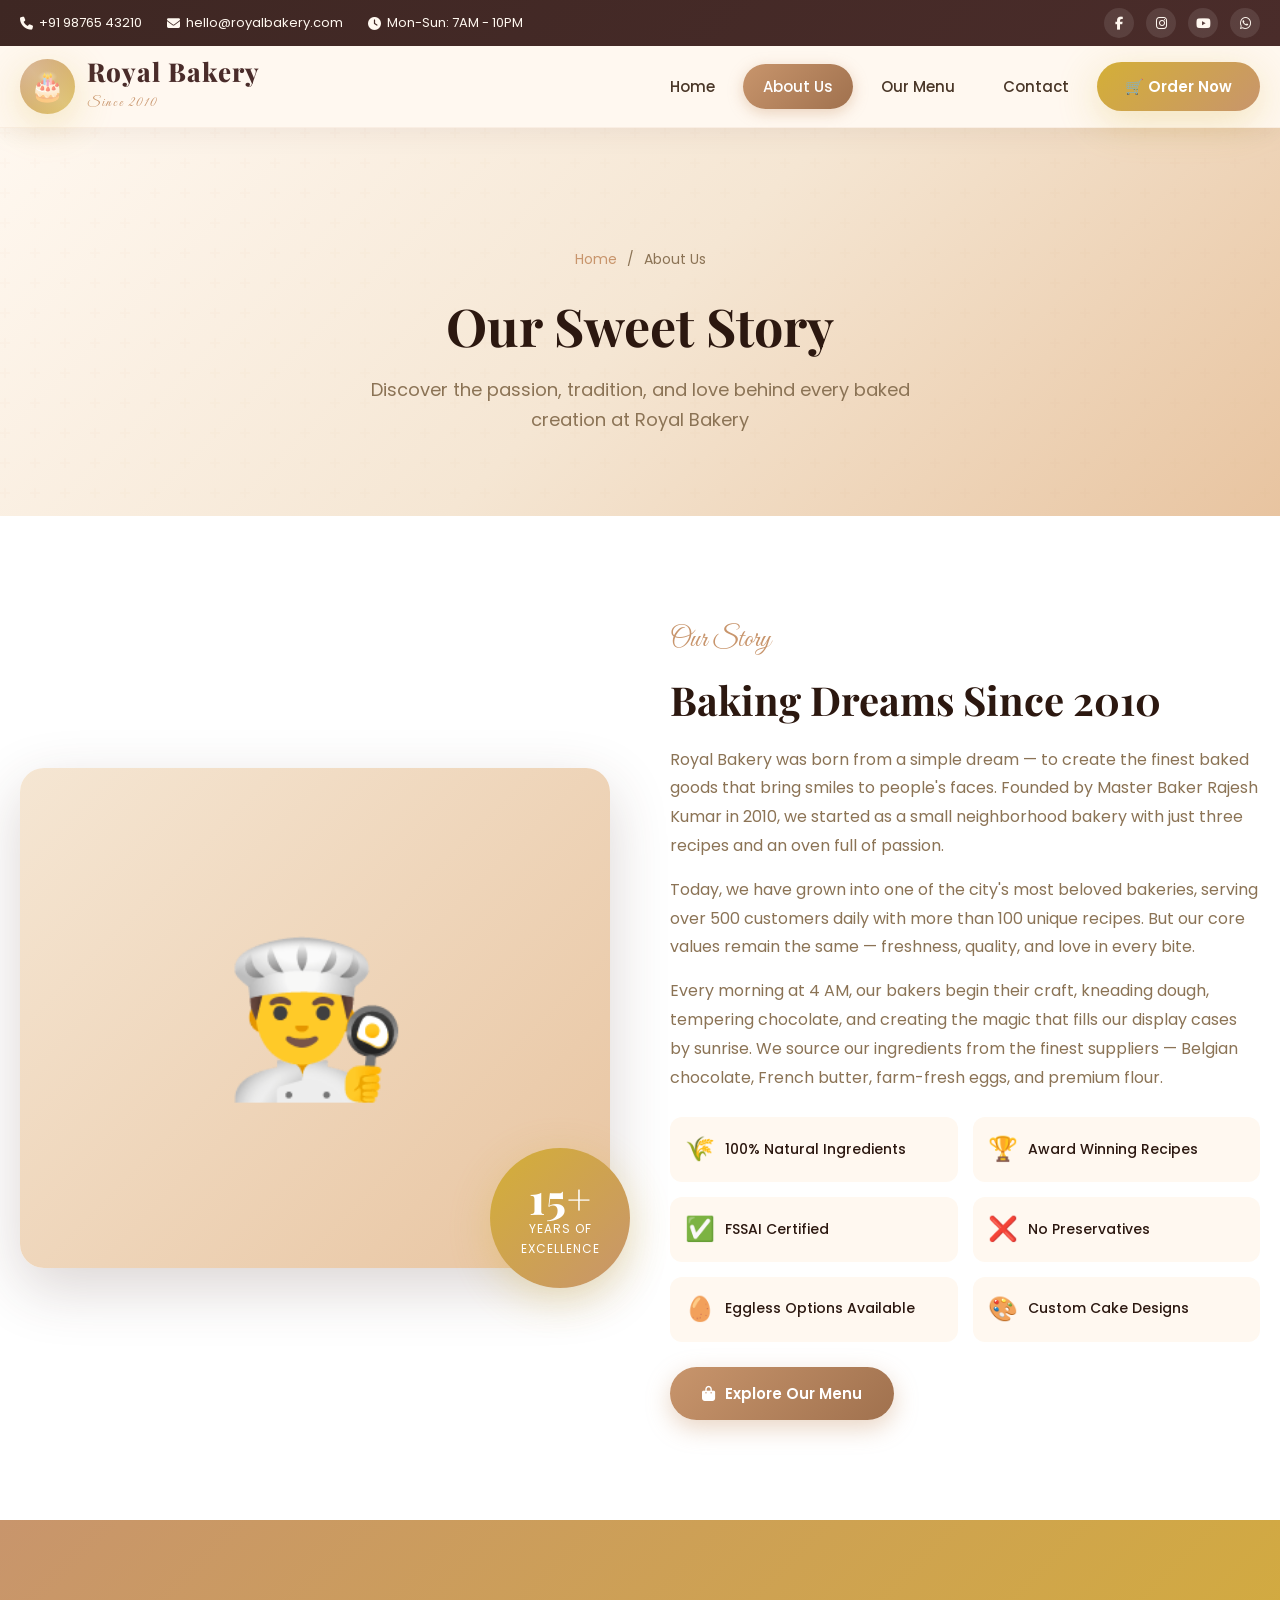
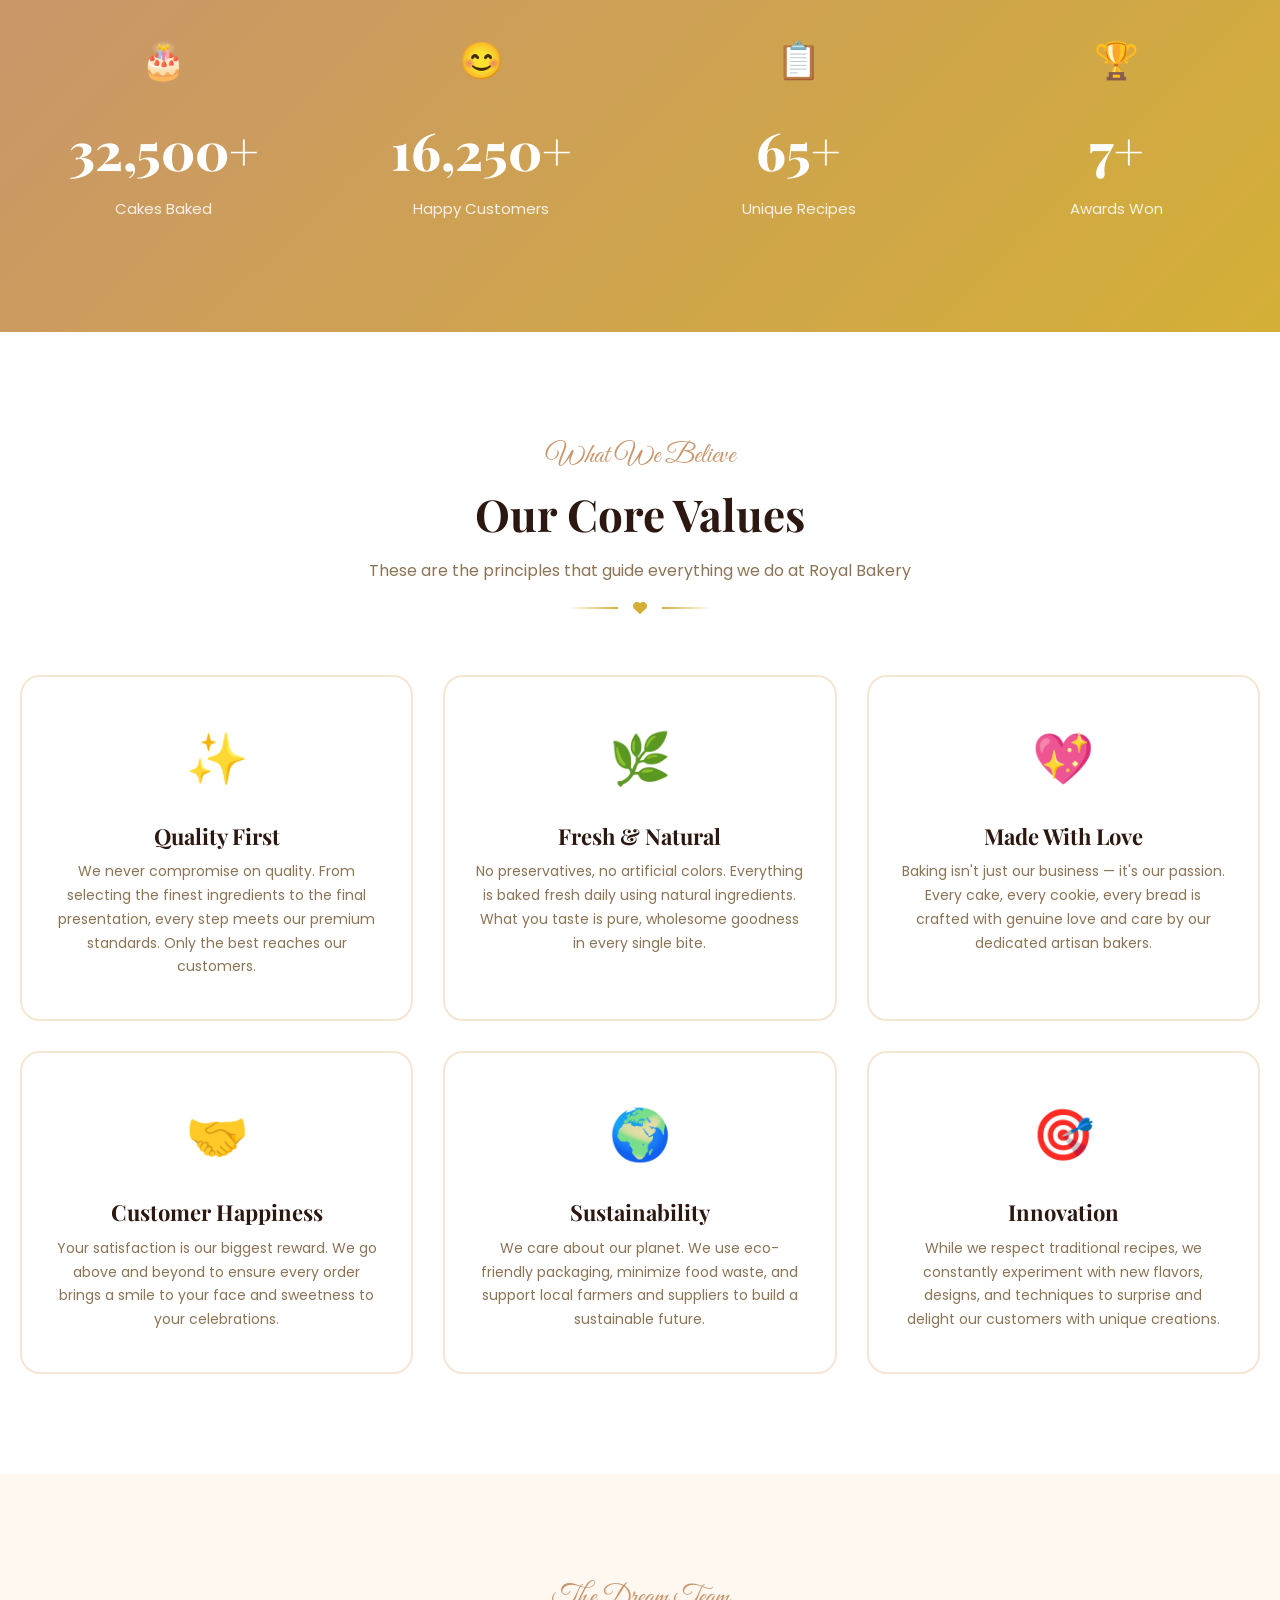
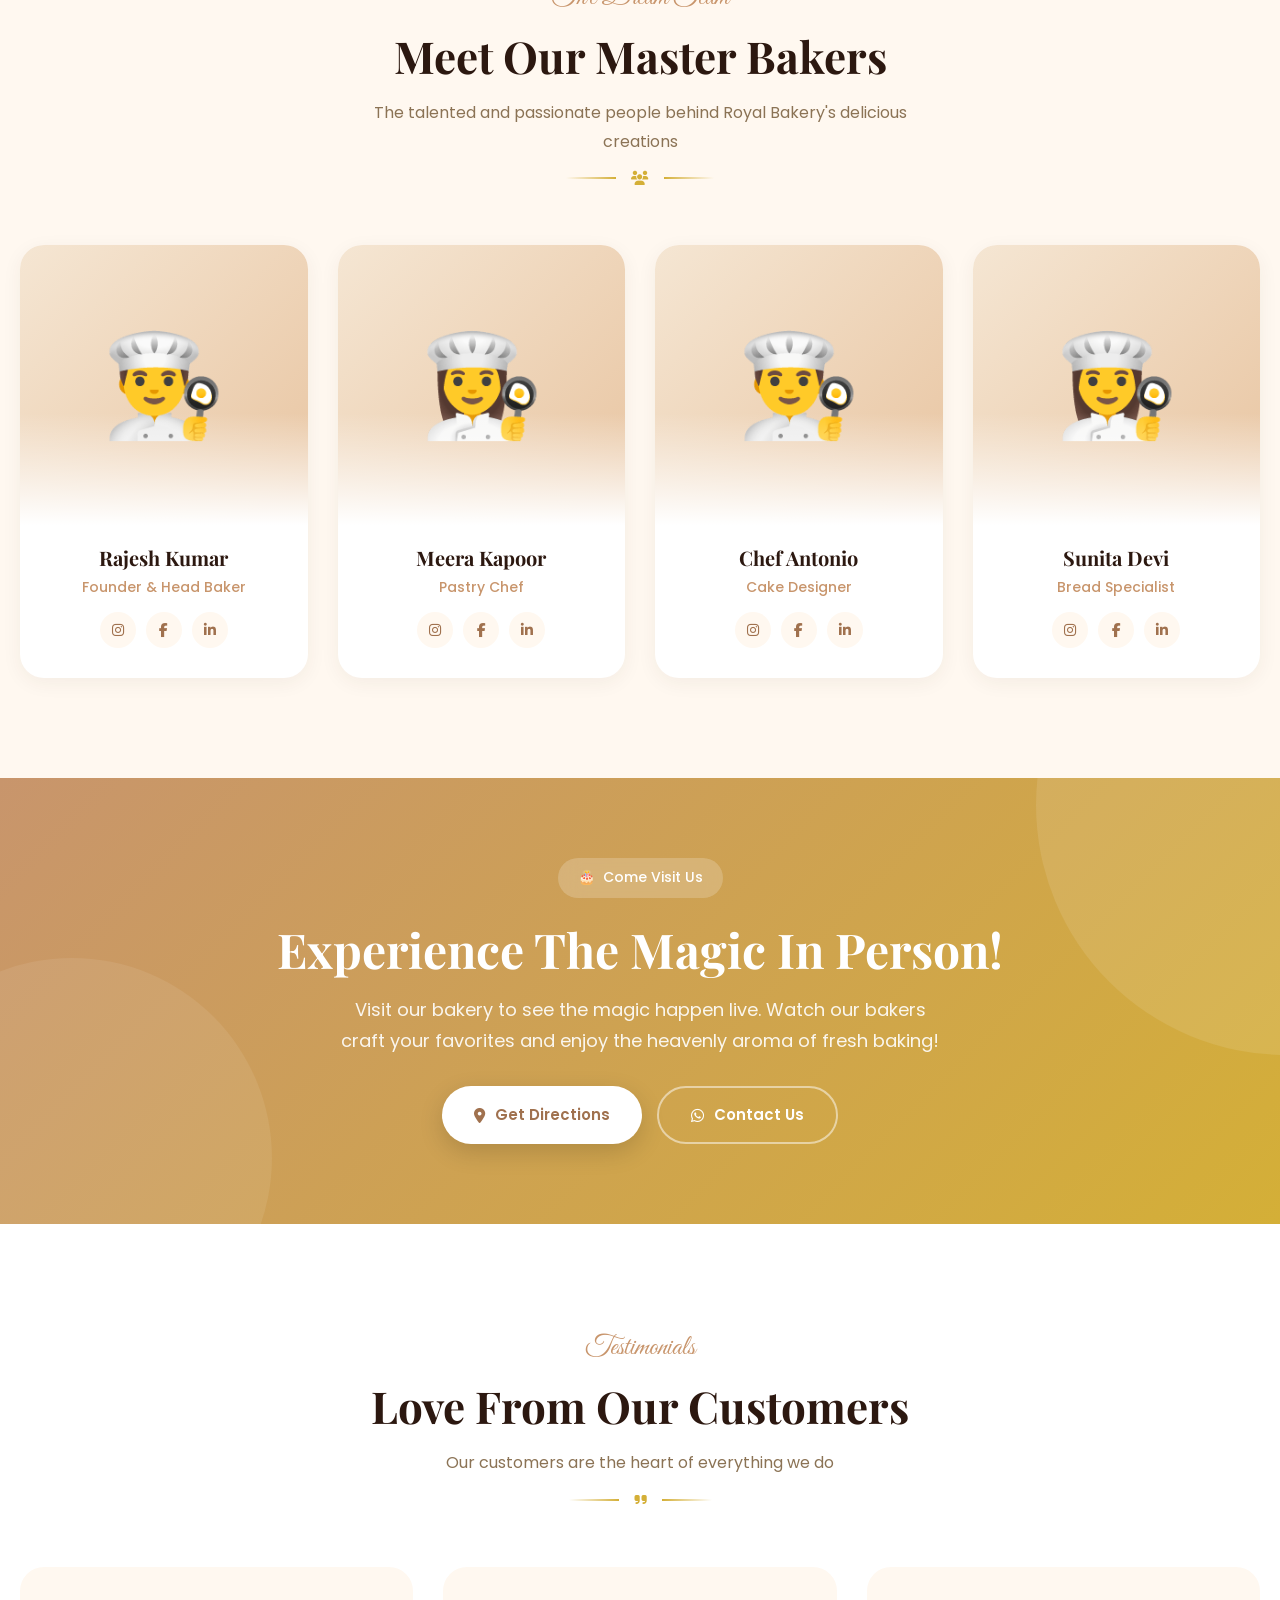
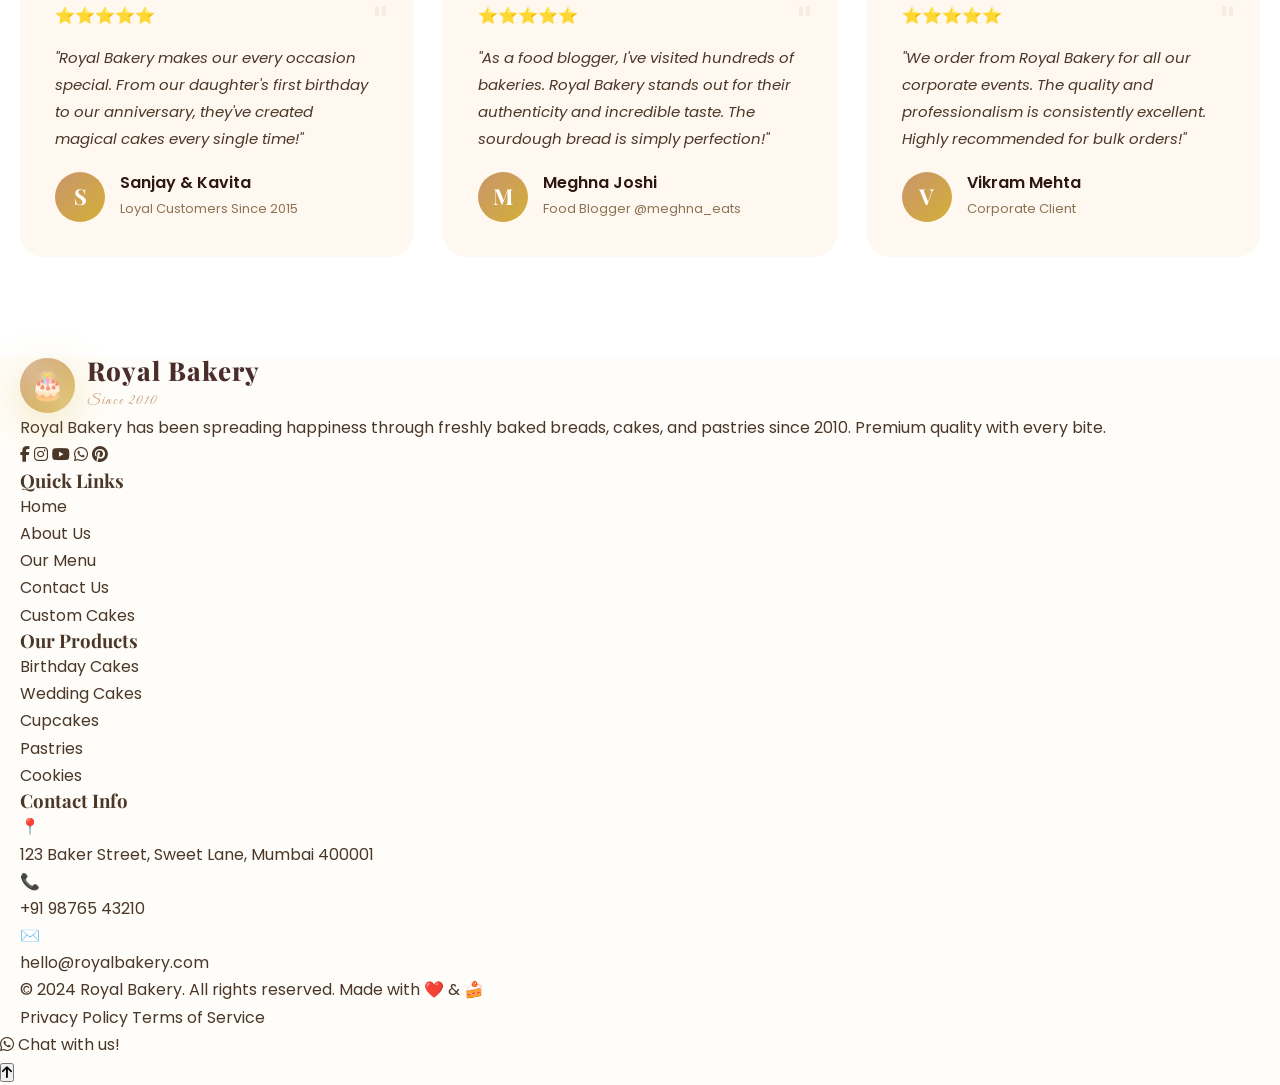
==== about.html @ fea2c523 "Initial HTML project" ====
<!DOCTYPE html>
<html lang="en">
<head>
    <meta charset="UTF-8">
    <meta name="viewport" content="width=device-width, initial-scale=1.0">
    <title>About Us - Royal Bakery</title>
    <link rel="stylesheet" href="style.css">
    <link rel="stylesheet" href="https://cdnjs.cloudflare.com/ajax/libs/font-awesome/6.5.0/css/all.min.css">
</head>
<body>

    <!-- Preloader -->
    <div class="preloader" id="preloader">
        <div class="preloader-icon"></div>
        <p>Baking Happiness...</p>
    </div>

    <!-- Top Bar -->
    <div class="top-bar">
        <div class="container">
            <div class="top-bar-left">
                <a href="tel:+919876543210"><i class="fas fa-phone"></i> +91 98765 43210</a>
                <a href="mailto:hello@royalbakery.com"><i class="fas fa-envelope"></i> hello@royalbakery.com</a>
                <a><i class="fas fa-clock"></i> Mon-Sun: 7AM - 10PM</a>
            </div>
            <div class="top-bar-right">
                <a href="#"><i class="fab fa-facebook-f"></i></a>
                <a href="#"><i class="fab fa-instagram"></i></a>
                <a href="#"><i class="fab fa-youtube"></i></a>
                <a href="#"><i class="fab fa-whatsapp"></i></a>
            </div>
        </div>
    </div>

    <!-- Navbar -->
    <nav class="navbar" id="navbar">
        <div class="container">
            <a href="index.html" class="logo">
                <div class="logo-icon">🎂</div>
                <div class="logo-text">
                    <h1>Royal Bakery</h1>
                    <span>Since 2010</span>
                </div>
            </a>
            <div class="nav-links" id="navLinks">
                <a href="index.html">Home</a>
                <a href="about.html" class="active">About Us</a>
                <a href="menu.html">Our Menu</a>
                <a href="contact.html">Contact</a>
                <a href="menu.html" class="nav-order-btn">🛒 Order Now</a>
            </div>
            <div class="menu-toggle" id="menuToggle">
                <span></span>
                <span></span>
                <span></span>
            </div>
        </div>
    </nav>

    <!-- Page Hero -->
    <section class="page-hero">
        <div class="container">
            <div class="breadcrumb">
                <a href="index.html">Home</a>
                <span>/</span>
                <span>About Us</span>
            </div>
            <h1>Our Sweet Story</h1>
            <p>Discover the passion, tradition, and love behind every baked creation at Royal Bakery</p>
        </div>
    </section>

    <!-- About Story Section -->
    <section class="about-story section-padding">
        <div class="container">
            <div class="about-image-container reveal-left">
                <div class="about-main-image">👨‍🍳</div>
                <div class="about-experience-badge">
                    <span class="years">15+</span>
                    <span>Years of</span>
                    <span>Excellence</span>
                </div>
            </div>
            <div class="about-text reveal-right">
                <span class="sub-title">Our Story</span>
                <h2>Baking Dreams Since 2010</h2>
                <p>Royal Bakery was born from a simple dream — to create the finest baked goods that bring smiles to people's faces. Founded by Master Baker Rajesh Kumar in 2010, we started as a small neighborhood bakery with just three recipes and an oven full of passion.</p>
                <p>Today, we have grown into one of the city's most beloved bakeries, serving over 500 customers daily with more than 100 unique recipes. But our core values remain the same — freshness, quality, and love in every bite.</p>
                <p>Every morning at 4 AM, our bakers begin their craft, kneading dough, tempering chocolate, and creating the magic that fills our display cases by sunrise. We source our ingredients from the finest suppliers — Belgian chocolate, French butter, farm-fresh eggs, and premium flour.</p>
                <div class="about-features">
                    <div class="about-feature">
                        <span>🌾</span>
                        <span>100% Natural Ingredients</span>
                    </div>
                    <div class="about-feature">
                        <span>🏆</span>
                        <span>Award Winning Recipes</span>
                    </div>
                    <div class="about-feature">
                        <span>✅</span>
                        <span>FSSAI Certified</span>
                    </div>
                    <div class="about-feature">
                        <span>❌</span>
                        <span>No Preservatives</span>
                    </div>
                    <div class="about-feature">
                        <span>🥚</span>
                        <span>Eggless Options Available</span>
                    </div>
                    <div class="about-feature">
                        <span>🎨</span>
                        <span>Custom Cake Designs</span>
                    </div>
                </div>
                <a href="menu.html" class="btn btn-primary">
                    <i class="fas fa-shopping-bag"></i> Explore Our Menu
                </a>
            </div>
        </div>
    </section>

    <!-- Milestones Section -->
    <section class="milestones-section">
        <div class="container">
            <div class="milestones-grid">
                <div class="milestone reveal">
                    <span class="milestone-icon">🎂</span>
                    <span class="milestone-number" data-count="50000">0</span>
                    <span class="milestone-label">Cakes Baked</span>
                </div>
                <div class="milestone reveal">
                    <span class="milestone-icon">😊</span>
                    <span class="milestone-number" data-count="25000">0</span>
                    <span class="milestone-label">Happy Customers</span>
                </div>
                <div class="milestone reveal">
                    <span class="milestone-icon">📋</span>
                    <span class="milestone-number" data-count="100">0</span>
                    <span class="milestone-label">Unique Recipes</span>
                </div>
                <div class="milestone reveal">
                    <span class="milestone-icon">🏆</span>
                    <span class="milestone-number" data-count="12">0</span>
                    <span class="milestone-label">Awards Won</span>
                </div>
            </div>
        </div>
    </section>

    <!-- Our Values -->
    <section class="values-section section-padding">
        <div class="container">
            <div class="section-header reveal">
                <span class="sub-title">What We Believe</span>
                <h2>Our Core Values</h2>
                <p>These are the principles that guide everything we do at Royal Bakery</p>
                <div class="section-divider">
                    <span></span>
                    <i class="fas fa-heart"></i>
                    <span></span>
                </div>
            </div>
            <div class="values-grid">
                <div class="value-card reveal">
                    <span class="value-icon">✨</span>
                    <h3>Quality First</h3>
                    <p>We never compromise on quality. From selecting the finest ingredients to the final presentation, every step meets our premium standards. Only the best reaches our customers.</p>
                </div>
                <div class="value-card reveal">
                    <span class="value-icon">🌿</span>
                    <h3>Fresh & Natural</h3>
                    <p>No preservatives, no artificial colors. Everything is baked fresh daily using natural ingredients. What you taste is pure, wholesome goodness in every single bite.</p>
                </div>
                <div class="value-card reveal">
                    <span class="value-icon">💖</span>
                    <h3>Made With Love</h3>
                    <p>Baking isn't just our business — it's our passion. Every cake, every cookie, every bread is crafted with genuine love and care by our dedicated artisan bakers.</p>
                </div>
                <div class="value-card reveal">
                    <span class="value-icon">🤝</span>
                    <h3>Customer Happiness</h3>
                    <p>Your satisfaction is our biggest reward. We go above and beyond to ensure every order brings a smile to your face and sweetness to your celebrations.</p>
                </div>
                <div class="value-card reveal">
                    <span class="value-icon">🌍</span>
                    <h3>Sustainability</h3>
                    <p>We care about our planet. We use eco-friendly packaging, minimize food waste, and support local farmers and suppliers to build a sustainable future.</p>
                </div>
                <div class="value-card reveal">
                    <span class="value-icon">🎯</span>
                    <h3>Innovation</h3>
                    <p>While we respect traditional recipes, we constantly experiment with new flavors, designs, and techniques to surprise and delight our customers with unique creations.</p>
                </div>
            </div>
        </div>
    </section>

    <!-- Our Team -->
    <section class="team-section section-padding">
        <div class="container">
            <div class="section-header reveal">
                <span class="sub-title">The Dream Team</span>
                <h2>Meet Our Master Bakers</h2>
                <p>The talented and passionate people behind Royal Bakery's delicious creations</p>
                <div class="section-divider">
                    <span></span>
                    <i class="fas fa-users"></i>
                    <span></span>
                </div>
            </div>
            <div class="team-grid">
                <div class="team-card reveal">
                    <div class="team-image">👨‍🍳</div>
                    <div class="team-info">
                        <h3>Rajesh Kumar</h3>
                        <span class="role">Founder & Head Baker</span>
                        <div class="team-social">
                            <a href="#"><i class="fab fa-instagram"></i></a>
                            <a href="#"><i class="fab fa-facebook-f"></i></a>
                            <a href="#"><i class="fab fa-linkedin-in"></i></a>
                        </div>
                    </div>
                </div>
                <div class="team-card reveal">
                    <div class="team-image">👩‍🍳</div>
                    <div class="team-info">
                        <h3>Meera Kapoor</h3>
                        <span class="role">Pastry Chef</span>
                        <div class="team-social">
                            <a href="#"><i class="fab fa-instagram"></i></a>
                            <a href="#"><i class="fab fa-facebook-f"></i></a>
                            <a href="#"><i class="fab fa-linkedin-in"></i></a>
                        </div>
                    </div>
                </div>
                <div class="team-card reveal">
                    <div class="team-image">👨‍🍳</div>
                    <div class="team-info">
                        <h3>Chef Antonio</h3>
                        <span class="role">Cake Designer</span>
                        <div class="team-social">
                            <a href="#"><i class="fab fa-instagram"></i></a>
                            <a href="#"><i class="fab fa-facebook-f"></i></a>
                            <a href="#"><i class="fab fa-linkedin-in"></i></a>
                        </div>
                    </div>
                </div>
                <div class="team-card reveal">
                    <div class="team-image">👩‍🍳</div>
                    <div class="team-info">
                        <h3>Sunita Devi</h3>
                        <span class="role">Bread Specialist</span>
                        <div class="team-social">
                            <a href="#"><i class="fab fa-instagram"></i></a>
                            <a href="#"><i class="fab fa-facebook-f"></i></a>
                            <a href="#"><i class="fab fa-linkedin-in"></i></a>
                        </div>
                    </div>
                </div>
            </div>
        </div>
    </section>

    <!-- CTA Section -->
    <section class="cta-section">
        <div class="container">
            <div class="cta-content reveal">
                <div class="cta-badge">
                    <span>🎂</span> Come Visit Us
                </div>
                <h2>Experience The Magic In Person!</h2>
                <p>Visit our bakery to see the magic happen live. Watch our bakers craft your favorites and enjoy the heavenly aroma of fresh baking!</p>
                <div class="cta-buttons">
                    <a href="contact.html" class="btn btn-white">
                        <i class="fas fa-map-marker-alt"></i> Get Directions
                    </a>
                    <a href="https://wa.me/919876543210?text=Hi! I would like to visit your bakery. What are the timings?" target="_blank" class="btn btn-outline-white">
                        <i class="fab fa-whatsapp"></i> Contact Us
                    </a>
                </div>
            </div>
        </div>
    </section>

    <!-- Testimonials Section -->
    <section class="testimonials-section section-padding">
        <div class="container">
            <div class="section-header reveal">
                <span class="sub-title">Testimonials</span>
                <h2>Love From Our Customers</h2>
                <p>Our customers are the heart of everything we do</p>
                <div class="section-divider">
                    <span></span>
                    <i class="fas fa-quote-right"></i>
                    <span></span>
                </div>
            </div>
            <div class="testimonials-grid">
                <div class="testimonial-card reveal">
                    <span class="quote-icon">"</span>
                    <div class="tc-stars">⭐⭐⭐⭐⭐</div>
                    <p>"Royal Bakery makes our every occasion special. From our daughter's first birthday to our anniversary, they've created magical cakes every single time!"</p>
                    <div class="tc-author">
                        <div class="author-avatar">S</div>
                        <div class="author-info">
                            <h4>Sanjay & Kavita</h4>
                            <span>Loyal Customers Since 2015</span>
                        </div>
                    </div>
                </div>
                <div class="testimonial-card reveal">
                    <span class="quote-icon">"</span>
                    <div class="tc-stars">⭐⭐⭐⭐⭐</div>
                    <p>"As a food blogger, I've visited hundreds of bakeries. Royal Bakery stands out for their authenticity and incredible taste. The sourdough bread is simply perfection!"</p>
                    <div class="tc-author">
                        <div class="author-avatar">M</div>
                        <div class="author-info">
                            <h4>Meghna Joshi</h4>
                            <span>Food Blogger @meghna_eats</span>
                        </div>
                    </div>
                </div>
                <div class="testimonial-card reveal">
                    <span class="quote-icon">"</span>
                    <div class="tc-stars">⭐⭐⭐⭐⭐</div>
                    <p>"We order from Royal Bakery for all our corporate events. The quality and professionalism is consistently excellent. Highly recommended for bulk orders!"</p>
                    <div class="tc-author">
                        <div class="author-avatar">V</div>
                        <div class="author-info">
                            <h4>Vikram Mehta</h4>
                            <span>Corporate Client</span>
                        </div>
                    </div>
                </div>
            </div>
        </div>
    </section>

    <!-- Footer -->
    <footer class="footer">
        <div class="container">
            <div class="footer-grid">
                <div class="footer-about">
                    <a href="index.html" class="logo">
                        <div class="logo-icon">🎂</div>
                        <div class="logo-text">
                            <h1>Royal Bakery</h1>
                            <span>Since 2010</span>
                        </div>
                    </a>
                    <p>Royal Bakery has been spreading happiness through freshly baked breads, cakes, and pastries since 2010. Premium quality with every bite.</p>
                    <div class="footer-social">
                        <a href="#"><i class="fab fa-facebook-f"></i></a>
                        <a href="#"><i class="fab fa-instagram"></i></a>
                        <a href="#"><i class="fab fa-youtube"></i></a>
                        <a href="#"><i class="fab fa-whatsapp"></i></a>
                        <a href="#"><i class="fab fa-pinterest"></i></a>
                    </div>
                </div>
                <div class="footer-col">
                    <h3>Quick Links</h3>
                    <ul>
                        <li><a href="index.html">Home</a></li>
                        <li><a href="about.html">About Us</a></li>
                        <li><a href="menu.html">Our Menu</a></li>
                        <li><a href="contact.html">Contact Us</a></li>
                        <li><a href="menu.html">Custom Cakes</a></li>
                    </ul>
                </div>
                <div class="footer-col">
                    <h3>Our Products</h3>
                    <ul>
                        <li><a href="menu.html">Birthday Cakes</a></li>
                        <li><a href="menu.html">Wedding Cakes</a></li>
                        <li><a href="menu.html">Cupcakes</a></li>
                        <li><a href="menu.html">Pastries</a></li>
                        <li><a href="menu.html">Cookies</a></li>
                    </ul>
                </div>
                <div class="footer-col">
                    <h3>Contact Info</h3>
                    <div class="footer-contact-item">
                        <div class="fci-icon">📍</div>
                        <p>123 Baker Street, Sweet Lane, Mumbai 400001</p>
                    </div>
                    <div class="footer-contact-item">
                        <div class="fci-icon">📞</div>
                        <p><a href="tel:+919876543210">+91 98765 43210</a></p>
                    </div>
                    <div class="footer-contact-item">
                        <div class="fci-icon">✉️</div>
                        <p><a href="mailto:hello@royalbakery.com">hello@royalbakery.com</a></p>
                    </div>
                </div>
            </div>
            <div class="footer-bottom">
                <p>© 2024 Royal Bakery. All rights reserved. Made with ❤️ & 🍰</p>
                <div class="footer-bottom-links">
                    <a href="#">Privacy Policy</a>
                    <a href="#">Terms of Service</a>
                </div>
            </div>
        </div>
    </footer>

    <!-- WhatsApp Float -->
    <div class="whatsapp-float">
        <a href="https://wa.me/919876543210?text=Hi Royal Bakery! I want to know more about you 🍰" target="_blank">
            <i class="fab fa-whatsapp"></i>
            <span class="wa-tooltip">Chat with us!</span>
        </a>
    </div>

    <button class="back-to-top" id="backToTop"><i class="fas fa-arrow-up"></i></button>

    <script src="script.js"></script>
</body>
</html>
---- style.css ----
/* ============================================
   ROYAL BAKERY - COMPLETE STYLESHEET
   ============================================ */

/* Google Fonts Import */
@import url('https://fonts.googleapis.com/css2?family=Playfair+Display:wght@400;500;600;700;800;900&family=Poppins:wght@300;400;500;600;700&family=Great+Vibes&display=swap');

/* CSS Variables */
:root {
    --primary: #C8956C;
    --primary-dark: #A0714E;
    --primary-light: #E8C4A0;
    --secondary: #4A2C2A;
    --accent: #D4A574;
    --gold: #D4AF37;
    --gold-light: #F0D678;
    --cream: #FFF8F0;
    --cream-dark: #F5E6D3;
    --dark: #2C1810;
    --dark-brown: #3E2723;
    --text: #4A3728;
    --text-light: #8B7355;
    --white: #FFFFFF;
    --off-white: #FFFDF9;
    --rose: #E8B4B8;
    --rose-light: #F5D5D8;
    --shadow: 0 10px 40px rgba(74, 44, 42, 0.15);
    --shadow-lg: 0 20px 60px rgba(74, 44, 42, 0.2);
    --shadow-gold: 0 10px 40px rgba(212, 175, 55, 0.3);
    --transition: all 0.4s cubic-bezier(0.175, 0.885, 0.32, 1.275);
    --transition-smooth: all 0.3s ease;
}

/* Reset & Base */
* {
    margin: 0;
    padding: 0;
    box-sizing: border-box;
}

html {
    scroll-behavior: smooth;
    overflow-x: hidden;
}

body {
    font-family: 'Poppins', sans-serif;
    color: var(--text);
    background: var(--off-white);
    overflow-x: hidden;
    line-height: 1.7;
}

h1, h2, h3, h4, h5 {
    font-family: 'Playfair Display', serif;
    line-height: 1.3;
}

.script-font {
    font-family: 'Great Vibes', cursive;
}

a {
    text-decoration: none;
    color: inherit;
    transition: var(--transition-smooth);
}

ul {
    list-style: none;
}

img {
    max-width: 100%;
    height: auto;
}

.container {
    max-width: 1300px;
    margin: 0 auto;
    padding: 0 20px;
}

/* ============================================
   PRELOADER
   ============================================ */
.preloader {
    position: fixed;
    top: 0;
    left: 0;
    width: 100%;
    height: 100%;
    background: var(--cream);
    z-index: 99999;
    display: flex;
    align-items: center;
    justify-content: center;
    flex-direction: column;
    transition: opacity 0.6s ease, visibility 0.6s ease;
}

.preloader.hidden {
    opacity: 0;
    visibility: hidden;
}

.preloader-icon {
    width: 80px;
    height: 80px;
    position: relative;
    animation: bounce 1s infinite;
}

.preloader-icon::before {
    content: '🎂';
    font-size: 60px;
    position: absolute;
    top: 50%;
    left: 50%;
    transform: translate(-50%, -50%);
}

.preloader p {
    margin-top: 20px;
    font-family: 'Great Vibes', cursive;
    font-size: 28px;
    color: var(--primary-dark);
    animation: pulse 1.5s infinite;
}

@keyframes bounce {
    0%, 100% { transform: translateY(0); }
    50% { transform: translateY(-20px); }
}

@keyframes pulse {
    0%, 100% { opacity: 1; }
    50% { opacity: 0.5; }
}

/* ============================================
   CUSTOM SCROLLBAR
   ============================================ */
::-webkit-scrollbar {
    width: 10px;
}

::-webkit-scrollbar-track {
    background: var(--cream);
}

::-webkit-scrollbar-thumb {
    background: linear-gradient(180deg, var(--primary), var(--primary-dark));
    border-radius: 10px;
}

::-webkit-scrollbar-thumb:hover {
    background: var(--secondary);
}

/* ============================================
   TOP BAR
   ============================================ */
.top-bar {
    background: linear-gradient(135deg, var(--dark-brown), var(--secondary));
    color: var(--cream);
    padding: 8px 0;
    font-size: 13px;
    position: relative;
    z-index: 1001;
}

.top-bar .container {
    display: flex;
    justify-content: space-between;
    align-items: center;
    flex-wrap: wrap;
    gap: 10px;
}

.top-bar-left {
    display: flex;
    gap: 25px;
    align-items: center;
}

.top-bar-left a {
    color: var(--cream);
    display: flex;
    align-items: center;
    gap: 6px;
    transition: var(--transition-smooth);
}

.top-bar-left a:hover {
    color: var(--gold-light);
}

.top-bar-right {
    display: flex;
    gap: 12px;
    align-items: center;
}

.top-bar-right a {
    width: 30px;
    height: 30px;
    border-radius: 50%;
    background: rgba(255,255,255,0.1);
    display: flex;
    align-items: center;
    justify-content: center;
    color: var(--cream);
    font-size: 13px;
    transition: var(--transition);
}

.top-bar-right a:hover {
    background: var(--gold);
    color: var(--dark);
    transform: translateY(-2px);
}

/* ============================================
   NAVIGATION
   ============================================ */
.navbar {
    position: sticky;
    top: 0;
    z-index: 1000;
    background: rgba(255, 248, 240, 0.95);
    backdrop-filter: blur(20px);
    -webkit-backdrop-filter: blur(20px);
    box-shadow: 0 2px 30px rgba(74, 44, 42, 0.08);
    transition: var(--transition-smooth);
    border-bottom: 1px solid rgba(200, 149, 108, 0.1);
}

.navbar.scrolled {
    background: rgba(255, 248, 240, 0.98);
    box-shadow: 0 5px 40px rgba(74, 44, 42, 0.12);
}

.navbar .container {
    display: flex;
    justify-content: space-between;
    align-items: center;
    padding-top: 12px;
    padding-bottom: 12px;
}

.logo {
    display: flex;
    align-items: center;
    gap: 12px;
}

.logo-icon {
    width: 55px;
    height: 55px;
    background: linear-gradient(135deg, var(--primary), var(--gold));
    border-radius: 50%;
    display: flex;
    align-items: center;
    justify-content: center;
    font-size: 28px;
    box-shadow: var(--shadow-gold);
    position: relative;
    overflow: hidden;
}

.logo-icon::after {
    content: '';
    position: absolute;
    top: -50%;
    left: -50%;
    width: 200%;
    height: 200%;
    background: linear-gradient(45deg, transparent, rgba(255,255,255,0.3), transparent);
    animation: logoShine 3s infinite;
}

@keyframes logoShine {
    0% { transform: translateX(-100%) rotate(45deg); }
    100% { transform: translateX(100%) rotate(45deg); }
}

.logo-text h1 {
    font-size: 26px;
    color: var(--secondary);
    font-weight: 800;
    letter-spacing: 1px;
    line-height: 1.1;
}

.logo-text span {
    font-family: 'Great Vibes', cursive;
    font-size: 14px;
    color: var(--primary);
    letter-spacing: 2px;
}

.nav-links {
    display: flex;
    align-items: center;
    gap: 8px;
}

.nav-links a {
    padding: 10px 20px;
    font-weight: 500;
    font-size: 15px;
    color: var(--text);
    border-radius: 30px;
    position: relative;
    transition: var(--transition-smooth);
}

.nav-links a:hover,
.nav-links a.active {
    color: var(--white);
    background: linear-gradient(135deg, var(--primary), var(--primary-dark));
    box-shadow: 0 4px 15px rgba(200, 149, 108, 0.4);
}

.nav-links a::before {
    content: '';
    position: absolute;
    bottom: 0;
    left: 50%;
    width: 0;
    height: 2px;
    background: var(--gold);
    transition: var(--transition-smooth);
    transform: translateX(-50%);
}

.nav-links a:hover::before {
    width: 0;
}

.nav-order-btn {
    background: linear-gradient(135deg, var(--gold), var(--primary)) !important;
    color: var(--white) !important;
    font-weight: 600 !important;
    box-shadow: var(--shadow-gold) !important;
    padding: 12px 28px !important;
    display: flex !important;
    align-items: center;
    gap: 8px;
}

.nav-order-btn:hover {
    transform: translateY(-2px) !important;
    box-shadow: 0 8px 25px rgba(212, 175, 55, 0.5) !important;
}

/* Mobile Menu Toggle */
.menu-toggle {
    display: none;
    flex-direction: column;
    gap: 5px;
    cursor: pointer;
    padding: 10px;
    z-index: 1002;
}

.menu-toggle span {
    width: 28px;
    height: 3px;
    background: var(--secondary);
    border-radius: 3px;
    transition: var(--transition-smooth);
}

.menu-toggle.active span:nth-child(1) {
    transform: rotate(45deg) translate(6px, 6px);
}

.menu-toggle.active span:nth-child(2) {
    opacity: 0;
}

.menu-toggle.active span:nth-child(3) {
    transform: rotate(-45deg) translate(6px, -6px);
}

/* ============================================
   HERO SECTION
   ============================================ */
.hero {
    min-height: 100vh;
    display: flex;
    align-items: center;
    position: relative;
    overflow: hidden;
    background: linear-gradient(135deg, var(--cream) 0%, var(--cream-dark) 50%, var(--primary-light) 100%);
}

.hero-bg-elements {
    position: absolute;
    width: 100%;
    height: 100%;
    top: 0;
    left: 0;
    pointer-events: none;
    overflow: hidden;
}

.hero-bg-elements .float-element {
    position: absolute;
    font-size: 40px;
    opacity: 0.15;
    animation: floatRandom 15s infinite ease-in-out;
}

.hero-bg-elements .float-element:nth-child(1) { top: 10%; left: 5%; animation-delay: 0s; font-size: 50px; }
.hero-bg-elements .float-element:nth-child(2) { top: 20%; right: 10%; animation-delay: 2s; font-size: 35px; }
.hero-bg-elements .float-element:nth-child(3) { top: 60%; left: 15%; animation-delay: 4s; font-size: 45px; }
.hero-bg-elements .float-element:nth-child(4) { top: 70%; right: 20%; animation-delay: 6s; font-size: 30px; }
.hero-bg-elements .float-element:nth-child(5) { top: 40%; left: 80%; animation-delay: 8s; font-size: 55px; }
.hero-bg-elements .float-element:nth-child(6) { bottom: 15%; left: 40%; animation-delay: 3s; font-size: 40px; }
.hero-bg-elements .float-element:nth-child(7) { top: 5%; left: 50%; animation-delay: 5s; font-size: 35px; }
.hero-bg-elements .float-element:nth-child(8) { bottom: 30%; right: 5%; animation-delay: 7s; font-size: 45px; }

@keyframes floatRandom {
    0%, 100% { transform: translate(0, 0) rotate(0deg); }
    25% { transform: translate(20px, -30px) rotate(5deg); }
    50% { transform: translate(-15px, 20px) rotate(-5deg); }
    75% { transform: translate(25px, 10px) rotate(3deg); }
}

.hero .container {
    display: grid;
    grid-template-columns: 1fr 1fr;
    gap: 60px;
    align-items: center;
    position: relative;
    z-index: 2;
}

.hero-content {
    animation: slideInLeft 1s ease-out;
}

@keyframes slideInLeft {
    from { opacity: 0; transform: translateX(-60px); }
    to { opacity: 1; transform: translateX(0); }
}

.hero-badge {
    display: inline-flex;
    align-items: center;
    gap: 8px;
    background: linear-gradient(135deg, rgba(212, 175, 55, 0.15), rgba(200, 149, 108, 0.15));
    border: 1px solid rgba(212, 175, 55, 0.3);
    padding: 8px 20px;
    border-radius: 50px;
    font-size: 14px;
    color: var(--primary-dark);
    font-weight: 500;
    margin-bottom: 20px;
    backdrop-filter: blur(10px);
}

.hero-badge span {
    animation: sparkle 2s infinite;
}

@keyframes sparkle {
    0%, 100% { transform: scale(1); }
    50% { transform: scale(1.3); }
}

.hero-content h1 {
    font-size: 62px;
    color: var(--dark);
    margin-bottom: 10px;
    font-weight: 800;
    line-height: 1.15;
}

.hero-content h1 .highlight {
    background: linear-gradient(135deg, var(--primary), var(--gold));
    -webkit-background-clip: text;
    -webkit-text-fill-color: transparent;
    background-clip: text;
    position: relative;
}

.hero-content h1 .script-font {
    display: block;
    font-size: 52px;
    -webkit-text-fill-color: var(--primary);
    color: var(--primary);
    margin-top: -5px;
}

.hero-content p {
    font-size: 18px;
    color: var(--text-light);
    margin: 20px 0 30px;
    max-width: 500px;
    line-height: 1.8;
}

.hero-buttons {
    display: flex;
    gap: 15px;
    flex-wrap: wrap;
    margin-bottom: 40px;
}

.btn {
    padding: 14px 32px;
    border-radius: 50px;
    font-family: 'Poppins', sans-serif;
    font-weight: 600;
    font-size: 15px;
    cursor: pointer;
    border: none;
    transition: var(--transition);
    display: inline-flex;
    align-items: center;
    gap: 10px;
    position: relative;
    overflow: hidden;
}

.btn::after {
    content: '';
    position: absolute;
    top: -50%;
    left: -50%;
    width: 200%;
    height: 200%;
    background: linear-gradient(45deg, transparent, rgba(255,255,255,0.2), transparent);
    transform: translateX(-100%) rotate(45deg);
    transition: 0.6s;
}

.btn:hover::after {
    transform: translateX(100%) rotate(45deg);
}

.btn-primary {
    background: linear-gradient(135deg, var(--primary), var(--primary-dark));
    color: var(--white);
    box-shadow: 0 8px 25px rgba(200, 149, 108, 0.4);
}

.btn-primary:hover {
    transform: translateY(-3px);
    box-shadow: 0 12px 35px rgba(200, 149, 108, 0.5);
}

.btn-secondary {
    background: transparent;
    color: var(--secondary);
    border: 2px solid var(--primary);
}

.btn-secondary:hover {
    background: var(--primary);
    color: var(--white);
    transform: translateY(-3px);
}

.btn-gold {
    background: linear-gradient(135deg, var(--gold), var(--primary));
    color: var(--white);
    box-shadow: var(--shadow-gold);
}

.btn-gold:hover {
    transform: translateY(-3px);
    box-shadow: 0 12px 35px rgba(212, 175, 55, 0.5);
}

.btn-whatsapp {
    background: linear-gradient(135deg, #25D366, #128C7E);
    color: var(--white);
    box-shadow: 0 8px 25px rgba(37, 211, 102, 0.3);
}

.btn-whatsapp:hover {
    transform: translateY(-3px);
    box-shadow: 0 12px 35px rgba(37, 211, 102, 0.4);
}

.hero-stats {
    display: flex;
    gap: 40px;
}

.hero-stat {
    text-align: center;
}

.hero-stat .number {
    font-family: 'Playfair Display', serif;
    font-size: 36px;
    font-weight: 800;
    color: var(--primary-dark);
    display: block;
}

.hero-stat .label {
    font-size: 13px;
    color: var(--text-light);
    text-transform: uppercase;
    letter-spacing: 1px;
}

/* Hero Image */
.hero-image {
    position: relative;
    display: flex;
    align-items: center;
    justify-content: center;
    animation: slideInRight 1s ease-out;
}

@keyframes slideInRight {
    from { opacity: 0; transform: translateX(60px); }
    to { opacity: 1; transform: translateX(0); }
}

.hero-image-main {
    width: 480px;
    height: 480px;
    border-radius: 50%;
    background: linear-gradient(135deg, var(--primary-light), var(--cream-dark));
    display: flex;
    align-items: center;
    justify-content: center;
    font-size: 200px;
    position: relative;
    box-shadow: 0 30px 80px rgba(200, 149, 108, 0.3);
    animation: heroFloat 6s ease-in-out infinite;
    border: 8px solid rgba(212, 175, 55, 0.2);
}

@keyframes heroFloat {
    0%, 100% { transform: translateY(0); }
    50% { transform: translateY(-20px); }
}

.hero-image-main::before {
    content: '';
    position: absolute;
    top: -15px;
    left: -15px;
    right: -15px;
    bottom: -15px;
    border: 2px dashed var(--primary-light);
    border-radius: 50%;
    animation: rotate 30s linear infinite;
}

@keyframes rotate {
    from { transform: rotate(0deg); }
    to { transform: rotate(360deg); }
}

.floating-card {
    position: absolute;
    background: var(--white);
    border-radius: 16px;
    padding: 15px 20px;
    box-shadow: var(--shadow);
    display: flex;
    align-items: center;
    gap: 12px;
    animation: cardFloat 4s ease-in-out infinite;
    z-index: 3;
}

.floating-card:nth-child(2) {
    top: 5%;
    right: -10%;
    animation-delay: 1s;
}

.floating-card:nth-child(3) {
    bottom: 10%;
    left: -10%;
    animation-delay: 2s;
}

.floating-card:nth-child(4) {
    bottom: 30%;
    right: -15%;
    animation-delay: 0.5s;
}

@keyframes cardFloat {
    0%, 100% { transform: translateY(0); }
    50% { transform: translateY(-12px); }
}

.floating-card .fc-icon {
    width: 45px;
    height: 45px;
    border-radius: 12px;
    background: linear-gradient(135deg, var(--cream), var(--primary-light));
    display: flex;
    align-items: center;
    justify-content: center;
    font-size: 22px;
}

.floating-card .fc-text h4 {
    font-size: 14px;
    color: var(--dark);
    font-family: 'Poppins', sans-serif;
    font-weight: 600;
}

.floating-card .fc-text p {
    font-size: 12px;
    color: var(--text-light);
    margin: 0;
}

/* ============================================
   SECTION COMMON STYLES
   ============================================ */
.section-padding {
    padding: 100px 0;
}

.section-header {
    text-align: center;
    margin-bottom: 60px;
}

.section-header .sub-title {
    font-family: 'Great Vibes', cursive;
    font-size: 28px;
    color: var(--primary);
    display: block;
    margin-bottom: 5px;
}

.section-header h2 {
    font-size: 44px;
    color: var(--dark);
    margin-bottom: 15px;
    font-weight: 700;
}

.section-header p {
    font-size: 16px;
    color: var(--text-light);
    max-width: 600px;
    margin: 0 auto;
    line-height: 1.8;
}

.section-divider {
    display: flex;
    align-items: center;
    justify-content: center;
    gap: 15px;
    margin-top: 15px;
}

.section-divider span {
    width: 50px;
    height: 2px;
    background: linear-gradient(90deg, transparent, var(--gold));
}

.section-divider span:last-child {
    background: linear-gradient(90deg, var(--gold), transparent);
}

.section-divider i {
    color: var(--gold);
    font-size: 14px;
}

/* ============================================
   CATEGORIES / SPECIALTIES SECTION
   ============================================ */
.categories-section {
    background: var(--white);
}

.categories-grid {
    display: grid;
    grid-template-columns: repeat(4, 1fr);
    gap: 30px;
}

.category-card {
    text-align: center;
    padding: 40px 25px;
    border-radius: 20px;
    background: var(--cream);
    transition: var(--transition);
    position: relative;
    overflow: hidden;
    cursor: pointer;
    border: 2px solid transparent;
}

.category-card::before {
    content: '';
    position: absolute;
    top: 0;
    left: 0;
    width: 100%;
    height: 100%;
    background: linear-gradient(135deg, var(--primary), var(--gold));
    opacity: 0;
    transition: var(--transition-smooth);
}

.category-card:hover {
    transform: translateY(-10px);
    box-shadow: var(--shadow-lg);
    border-color: var(--gold);
}

.category-card:hover::before {
    opacity: 0.05;
}

.category-card .cat-icon {
    width: 90px;
    height: 90px;
    margin: 0 auto 20px;
    border-radius: 50%;
    background: linear-gradient(135deg, var(--primary-light), var(--cream-dark));
    display: flex;
    align-items: center;
    justify-content: center;
    font-size: 45px;
    transition: var(--transition);
    position: relative;
    z-index: 1;
}

.category-card:hover .cat-icon {
    transform: scale(1.1) rotate(5deg);
    box-shadow: 0 10px 30px rgba(200, 149, 108, 0.3);
}

.category-card h3 {
    font-size: 20px;
    color: var(--dark);
    margin-bottom: 8px;
    position: relative;
    z-index: 1;
}

.category-card p {
    font-size: 14px;
    color: var(--text-light);
    position: relative;
    z-index: 1;
}

.category-card .cat-count {
    display: inline-block;
    margin-top: 12px;
    padding: 4px 14px;
    background: var(--white);
    border-radius: 20px;
    font-size: 12px;
    color: var(--primary-dark);
    font-weight: 600;
    position: relative;
    z-index: 1;
}

/* ============================================
   POPULAR PRODUCTS SECTION
   ============================================ */
.popular-section {
    background: linear-gradient(180deg, var(--off-white), var(--cream));
}

.products-grid {
    display: grid;
    grid-template-columns: repeat(3, 1fr);
    gap: 30px;
}

.product-card {
    background: var(--white);
    border-radius: 24px;
    overflow: hidden;
    transition: var(--transition);
    box-shadow: 0 5px 20px rgba(74, 44, 42, 0.08);
    position: relative;
}

.product-card:hover {
    transform: translateY(-8px);
    box-shadow: var(--shadow-lg);
}

.product-image {
    height: 260px;
    background: linear-gradient(135deg, var(--cream-dark), var(--primary-light));
    display: flex;
    align-items: center;
    justify-content: center;
    font-size: 100px;
    position: relative;
    overflow: hidden;
}

.product-image::after {
    content: '';
    position: absolute;
    bottom: 0;
    left: 0;
    width: 100%;
    height: 50%;
    background: linear-gradient(transparent, rgba(255,248,240,0.5));
}

.product-badge {
    position: absolute;
    top: 15px;
    left: 15px;
    padding: 5px 14px;
    border-radius: 20px;
    font-size: 12px;
    font-weight: 600;
    z-index: 2;
}

.badge-bestseller {
    background: linear-gradient(135deg, var(--gold), #E8C84A);
    color: var(--dark);
}

.badge-new {
    background: linear-gradient(135deg, #4CAF50, #66BB6A);
    color: var(--white);
}

.badge-popular {
    background: linear-gradient(135deg, #FF6B6B, #FF8E8E);
    color: var(--white);
}

.product-wishlist {
    position: absolute;
    top: 15px;
    right: 15px;
    width: 40px;
    height: 40px;
    border-radius: 50%;
    background: rgba(255,255,255,0.9);
    backdrop-filter: blur(10px);
    display: flex;
    align-items: center;
    justify-content: center;
    cursor: pointer;
    transition: var(--transition);
    z-index: 2;
    border: none;
    font-size: 18px;
}

.product-wishlist:hover {
    background: #FF6B6B;
    color: var(--white);
    transform: scale(1.1);
}

.product-info {
    padding: 25px;
}

.product-category {
    font-size: 12px;
    text-transform: uppercase;
    letter-spacing: 2px;
    color: var(--primary);
    font-weight: 600;
    margin-bottom: 8px;
}

.product-info h3 {
    font-size: 20px;
    color: var(--dark);
    margin-bottom: 8px;
}

.product-info p {
    font-size: 14px;
    color: var(--text-light);
    margin-bottom: 15px;
    line-height: 1.6;
}

.product-rating {
    display: flex;
    align-items: center;
    gap: 4px;
    margin-bottom: 15px;
}

.product-rating .stars {
    color: var(--gold);
    font-size: 14px;
}

.product-rating .rating-text {
    font-size: 13px;
    color: var(--text-light);
    margin-left: 5px;
}

.product-footer {
    display: flex;
    justify-content: space-between;
    align-items: center;
}

.product-price {
    font-family: 'Playfair Display', serif;
    font-size: 24px;
    font-weight: 700;
    color: var(--primary-dark);
}

.product-price small {
    font-size: 14px;
    color: var(--text-light);
    text-decoration: line-through;
    margin-left: 8px;
    font-family: 'Poppins', sans-serif;
}

.btn-order {
    padding: 10px 22px;
    background: linear-gradient(135deg, var(--primary), var(--primary-dark));
    color: var(--white);
    border: none;
    border-radius: 50px;
    font-family: 'Poppins', sans-serif;
    font-weight: 600;
    font-size: 13px;
    cursor: pointer;
    transition: var(--transition);
    display: flex;
    align-items: center;
    gap: 6px;
}

.btn-order:hover {
    background: linear-gradient(135deg, var(--gold), var(--primary));
    transform: translateY(-2px);
    box-shadow: 0 5px 15px rgba(200, 149, 108, 0.4);
}

/* ============================================
   WHY CHOOSE US SECTION
   ============================================ */
.why-us-section {
    background: linear-gradient(135deg, var(--dark-brown), var(--secondary));
    color: var(--cream);
    position: relative;
    overflow: hidden;
}

.why-us-section::before {
    content: '';
    position: absolute;
    top: 0;
    left: 0;
    width: 100%;
    height: 100%;
    background: url("data:image/svg+xml,%3Csvg width='60' height='60' viewBox='0 0 60 60' xmlns='http://www.w3.org/2000/svg'%3E%3Cg fill='none' fill-rule='evenodd'%3E%3Cg fill='%23ffffff' fill-opacity='0.03'%3E%3Cpath d='M36 34v-4h-2v4h-4v2h4v4h2v-4h4v-2h-4zm0-30V0h-2v4h-4v2h4v4h2V6h4V4h-4zM6 34v-4H4v4H0v2h4v4h2v-4h4v-2H6zM6 4V0H4v4H0v2h4v4h2V6h4V4H6z'/%3E%3C/g%3E%3C/g%3E%3C/svg%3E");
}

.why-us-section .section-header h2 {
    color: var(--cream);
}

.why-us-section .section-header p {
    color: rgba(255, 248, 240, 0.7);
}

.why-us-grid {
    display: grid;
    grid-template-columns: repeat(4, 1fr);
    gap: 30px;
    position: relative;
    z-index: 1;
}

.why-us-card {
    text-align: center;
    padding: 40px 25px;
    background: rgba(255, 255, 255, 0.05);
    border-radius: 20px;
    border: 1px solid rgba(255, 255, 255, 0.08);
    transition: var(--transition);
    backdrop-filter: blur(10px);
}

.why-us-card:hover {
    background: rgba(255, 255, 255, 0.1);
    transform: translateY(-8px);
    border-color: var(--gold);
}

.why-us-card .wc-icon {
    width: 80px;
    height: 80px;
    margin: 0 auto 20px;
    border-radius: 50%;
    background: linear-gradient(135deg, rgba(212, 175, 55, 0.2), rgba(200, 149, 108, 0.2));
    display: flex;
    align-items: center;
    justify-content: center;
    font-size: 36px;
    transition: var(--transition);
    border: 2px solid rgba(212, 175, 55, 0.3);
}

.why-us-card:hover .wc-icon {
    transform: scale(1.1) rotate(10deg);
    background: linear-gradient(135deg, rgba(212, 175, 55, 0.3), rgba(200, 149, 108, 0.3));
    box-shadow: 0 10px 30px rgba(212, 175, 55, 0.2);
}

.why-us-card h3 {
    font-size: 20px;
    color: var(--cream);
    margin-bottom: 10px;
}

.why-us-card p {
    font-size: 14px;
    color: rgba(255, 248, 240, 0.6);
    line-height: 1.7;
}

/* ============================================
   TESTIMONIALS SECTION
   ============================================ */
.testimonials-section {
    background: var(--white);
}

.testimonials-grid {
    display: grid;
    grid-template-columns: repeat(3, 1fr);
    gap: 30px;
}

.testimonial-card {
    background: var(--cream);
    border-radius: 24px;
    padding: 35px;
    transition: var(--transition);
    position: relative;
}

.testimonial-card:hover {
    transform: translateY(-8px);
    box-shadow: var(--shadow-lg);
}

.testimonial-card .quote-icon {
    font-size: 50px;
    position: absolute;
    top: 20px;
    right: 25px;
    opacity: 0.1;
    color: var(--primary);
}

.testimonial-card .tc-stars {
    color: var(--gold);
    font-size: 16px;
    margin-bottom: 15px;
    display: flex;
    gap: 3px;
}

.testimonial-card p {
    font-size: 15px;
    color: var(--text);
    line-height: 1.8;
    margin-bottom: 20px;
    font-style: italic;
}

.tc-author {
    display: flex;
    align-items: center;
    gap: 15px;
}

.tc-author .author-avatar {
    width: 50px;
    height: 50px;
    border-radius: 50%;
    background: linear-gradient(135deg, var(--primary), var(--gold));
    display: flex;
    align-items: center;
    justify-content: center;
    font-size: 22px;
    color: var(--white);
    font-weight: 700;
    font-family: 'Playfair Display', serif;
}

.tc-author .author-info h4 {
    font-size: 16px;
    color: var(--dark);
    font-family: 'Poppins', sans-serif;
    font-weight: 600;
}

.tc-author .author-info span {
    font-size: 13px;
    color: var(--text-light);
}

/* ============================================
   SPECIAL OFFERS / CTA SECTION
   ============================================ */
.cta-section {
    background: linear-gradient(135deg, var(--primary), var(--gold));
    padding: 80px 0;
    position: relative;
    overflow: hidden;
}

.cta-section::before {
    content: '';
    position: absolute;
    top: -50%;
    right: -20%;
    width: 500px;
    height: 500px;
    border-radius: 50%;
    background: rgba(255,255,255,0.1);
}

.cta-section::after {
    content: '';
    position: absolute;
    bottom: -30%;
    left: -10%;
    width: 400px;
    height: 400px;
    border-radius: 50%;
    background: rgba(255,255,255,0.08);
}

.cta-content {
    text-align: center;
    position: relative;
    z-index: 2;
}

.cta-content .cta-badge {
    display: inline-flex;
    align-items: center;
    gap: 8px;
    background: rgba(255,255,255,0.2);
    padding: 8px 20px;
    border-radius: 50px;
    color: var(--white);
    font-size: 14px;
    font-weight: 500;
    margin-bottom: 20px;
    backdrop-filter: blur(10px);
}

.cta-content h2 {
    font-size: 48px;
    color: var(--white);
    margin-bottom: 15px;
}

.cta-content p {
    font-size: 18px;
    color: rgba(255,255,255,0.9);
    max-width: 600px;
    margin: 0 auto 30px;
}

.cta-buttons {
    display: flex;
    justify-content: center;
    gap: 15px;
    flex-wrap: wrap;
}

.btn-white {
    background: var(--white);
    color: var(--primary-dark);
    box-shadow: 0 8px 25px rgba(0,0,0,0.15);
}

.btn-white:hover {
    transform: translateY(-3px);
    box-shadow: 0 12px 35px rgba(0,0,0,0.2);
}

.btn-outline-white {
    background: transparent;
    color: var(--white);
    border: 2px solid rgba(255,255,255,0.5);
}

.btn-outline-white:hover {
    background: var(--white);
    color: var(--primary-dark);
    border-color: var(--white);
    transform: translateY(-3px);
}

/* ============================================
   GALLERY SECTION
   ============================================ */
.gallery-section {
    background: var(--cream);
}

.gallery-grid {
    display: grid;
    grid-template-columns: repeat(4, 1fr);
    grid-template-rows: repeat(2, 250px);
    gap: 15px;
}

.gallery-item {
    border-radius: 16px;
    overflow: hidden;
    position: relative;
    cursor: pointer;
    background: linear-gradient(135deg, var(--cream-dark), var(--primary-light));
    display: flex;
    align-items: center;
    justify-content: center;
    font-size: 70px;
    transition: var(--transition);
}

.gallery-item:first-child {
    grid-column: span 2;
    grid-row: span 2;
    font-size: 120px;
}

.gallery-item::after {
    content: '';
    position: absolute;
    top: 0;
    left: 0;
    width: 100%;
    height: 100%;
    background: linear-gradient(transparent 50%, rgba(44, 24, 16, 0.7));
    opacity: 0;
    transition: var(--transition-smooth);
}

.gallery-item:hover::after {
    opacity: 1;
}

.gallery-item:hover {
    transform: scale(1.02);
}

.gallery-item .gallery-overlay {
    position: absolute;
    bottom: 20px;
    left: 20px;
    z-index: 2;
    opacity: 0;
    transform: translateY(20px);
    transition: var(--transition-smooth);
}

.gallery-item:hover .gallery-overlay {
    opacity: 1;
    transform: translateY(0);
}

.gallery-overlay h4 {
    color: var(--white);
    font-size: 18px;
}

.gallery-overlay p {
    color: rgba(255,255,255,0.8);
    font-size: 13px;
}

/* ============================================
   NEWSLETTER SECTION
   ============================================ */
.newsletter-section {
    background: var(--white);
    padding: 80px 0;
}

.newsletter-box {
    background: linear-gradient(135deg, var(--cream), var(--cream-dark));
    border-radius: 30px;
    padding: 60px;
    display: flex;
    align-items: center;
    gap: 50px;
    box-shadow: var(--shadow);
    position: relative;
    overflow: hidden;
}

.newsletter-box::before {
    content: '🎂';
    position: absolute;
    font-size: 200px;
    opacity: 0.05;
    right: -30px;
    bottom: -30px;
}

.newsletter-content {
    flex: 1;
}

.newsletter-content h2 {
    font-size: 36px;
    color: var(--dark);
    margin-bottom: 10px;
}

.newsletter-content p {
    font-size: 16px;
    color: var(--text-light);
}

.newsletter-form {
    flex: 1;
    display: flex;
    gap: 10px;
    position: relative;
    z-index: 2;
}

.newsletter-form input {
    flex: 1;
    padding: 16px 24px;
    border: 2px solid rgba(200, 149, 108, 0.2);
    border-radius: 50px;
    font-family: 'Poppins', sans-serif;
    font-size: 15px;
    background: var(--white);
    color: var(--text);
    outline: none;
    transition: var(--transition-smooth);
}

.newsletter-form input:focus {
    border-color: var(--primary);
    box-shadow: 0 0 0 4px rgba(200, 149, 108, 0.1);
}

.newsletter-form button {
    white-space: nowrap;
}

/* ============================================
   PROCESS / HOW IT WORKS
   ============================================ */
.process-section {
    background: var(--off-white);
}

.process-grid {
    display: grid;
    grid-template-columns: repeat(4, 1fr);
    gap: 30px;
    position: relative;
}

.process-grid::before {
    content: '';
    position: absolute;
    top: 60px;
    left: 15%;
    width: 70%;
    height: 2px;
    background: linear-gradient(90deg, var(--primary-light), var(--gold), var(--primary-light));
    z-index: 0;
}

.process-step {
    text-align: center;
    position: relative;
    z-index: 1;
}

.process-number {
    width: 70px;
    height: 70px;
    margin: 0 auto 20px;
    border-radius: 50%;
    background: linear-gradient(135deg, var(--primary), var(--gold));
    display: flex;
    align-items: center;
    justify-content: center;
    font-family: 'Playfair Display', serif;
    font-size: 28px;
    font-weight: 800;
    color: var(--white);
    box-shadow: var(--shadow-gold);
    position: relative;
}

.process-number::after {
    content: '';
    position: absolute;
    top: -6px;
    left: -6px;
    right: -6px;
    bottom: -6px;
    border: 2px dashed var(--primary-light);
    border-radius: 50%;
    animation: rotate 20s linear infinite;
}

.process-icon {
    font-size: 40px;
    margin-bottom: 15px;
}

.process-step h3 {
    font-size: 18px;
    color: var(--dark);
    margin-bottom: 8px;
}

.process-step p {
    font-size: 14px;
    color: var(--text-light);
    line-height: 1.6;
}

/* ============================================
   ABOUT PAGE STYLES
   ============================================ */
.page-hero {
    padding: 120px 0 80px;
    background: linear-gradient(135deg, var(--cream), var(--cream-dark), var(--primary-light));
    text-align: center;
    position: relative;
    overflow: hidden;
}

.page-hero::before {
    content: '';
    position: absolute;
    top: 0;
    left: 0;
    width: 100%;
    height: 100%;
    background: url("data:image/svg+xml,%3Csvg width='60' height='60' viewBox='0 0 60 60' xmlns='http://www.w3.org/2000/svg'%3E%3Cg fill='none' fill-rule='evenodd'%3E%3Cg fill='%23C8956C' fill-opacity='0.06'%3E%3Cpath d='M36 34v-4h-2v4h-4v2h4v4h2v-4h4v-2h-4zm0-30V0h-2v4h-4v2h4v4h2V6h4V4h-4zM6 34v-4H4v4H0v2h4v4h2v-4h4v-2H6zM6 4V0H4v4H0v2h4v4h2V6h4V4H6z'/%3E%3C/g%3E%3C/g%3E%3C/svg%3E");
    opacity: 0.5;
}

.page-hero .breadcrumb {
    display: flex;
    justify-content: center;
    gap: 10px;
    align-items: center;
    margin-bottom: 20px;
    font-size: 14px;
    position: relative;
    z-index: 1;
}

.page-hero .breadcrumb a {
    color: var(--primary);
}

.page-hero .breadcrumb span {
    color: var(--text-light);
}

.page-hero h1 {
    font-size: 52px;
    color: var(--dark);
    position: relative;
    z-index: 1;
}

.page-hero p {
    font-size: 18px;
    color: var(--text-light);
    max-width: 600px;
    margin: 15px auto 0;
    position: relative;
    z-index: 1;
}

/* About Story */
.about-story {
    background: var(--white);
}

.about-story .container {
    display: grid;
    grid-template-columns: 1fr 1fr;
    gap: 60px;
    align-items: center;
}

.about-image-container {
    position: relative;
}

.about-main-image {
    width: 100%;
    height: 500px;
    border-radius: 24px;
    background: linear-gradient(135deg, var(--cream-dark), var(--primary-light));
    display: flex;
    align-items: center;
    justify-content: center;
    font-size: 150px;
    box-shadow: var(--shadow-lg);
}

.about-experience-badge {
    position: absolute;
    bottom: -20px;
    right: -20px;
    width: 140px;
    height: 140px;
    border-radius: 50%;
    background: linear-gradient(135deg, var(--gold), var(--primary));
    display: flex;
    flex-direction: column;
    align-items: center;
    justify-content: center;
    color: var(--white);
    box-shadow: var(--shadow-gold);
}

.about-experience-badge .years {
    font-family: 'Playfair Display', serif;
    font-size: 42px;
    font-weight: 800;
    line-height: 1;
}

.about-experience-badge span {
    font-size: 12px;
    text-transform: uppercase;
    letter-spacing: 1px;
}

.about-text .sub-title {
    font-family: 'Great Vibes', cursive;
    font-size: 28px;
    color: var(--primary);
}

.about-text h2 {
    font-size: 40px;
    color: var(--dark);
    margin: 10px 0 20px;
}

.about-text p {
    font-size: 16px;
    color: var(--text-light);
    margin-bottom: 15px;
    line-height: 1.8;
}

.about-features {
    display: grid;
    grid-template-columns: 1fr 1fr;
    gap: 15px;
    margin: 25px 0;
}

.about-feature {
    display: flex;
    align-items: center;
    gap: 10px;
    padding: 12px 15px;
    background: var(--cream);
    border-radius: 12px;
}

.about-feature span:first-child {
    font-size: 24px;
}

.about-feature span:last-child {
    font-size: 14px;
    font-weight: 500;
    color: var(--dark);
}

/* Team Section */
.team-section {
    background: var(--cream);
}

.team-grid {
    display: grid;
    grid-template-columns: repeat(4, 1fr);
    gap: 30px;
}

.team-card {
    text-align: center;
    background: var(--white);
    border-radius: 24px;
    overflow: hidden;
    transition: var(--transition);
    box-shadow: 0 5px 20px rgba(74, 44, 42, 0.06);
}

.team-card:hover {
    transform: translateY(-8px);
    box-shadow: var(--shadow-lg);
}

.team-image {
    height: 280px;
    background: linear-gradient(135deg, var(--cream-dark), var(--primary-light));
    display: flex;
    align-items: center;
    justify-content: center;
    font-size: 100px;
    position: relative;
    overflow: hidden;
}

.team-image::after {
    content: '';
    position: absolute;
    bottom: 0;
    left: 0;
    width: 100%;
    height: 40%;
    background: linear-gradient(transparent, var(--white));
}

.team-info {
    padding: 20px 25px 30px;
}

.team-info h3 {
    font-size: 20px;
    color: var(--dark);
    margin-bottom: 5px;
}

.team-info .role {
    font-size: 14px;
    color: var(--primary);
    font-weight: 500;
    margin-bottom: 12px;
    display: block;
}

.team-social {
    display: flex;
    justify-content: center;
    gap: 10px;
}

.team-social a {
    width: 36px;
    height: 36px;
    border-radius: 50%;
    background: var(--cream);
    display: flex;
    align-items: center;
    justify-content: center;
    color: var(--primary-dark);
    transition: var(--transition);
    font-size: 14px;
}

.team-social a:hover {
    background: var(--primary);
    color: var(--white);
    transform: translateY(-3px);
}

/* Values Section */
.values-section {
    background: var(--white);
}

.values-grid {
    display: grid;
    grid-template-columns: repeat(3, 1fr);
    gap: 30px;
}

.value-card {
    text-align: center;
    padding: 40px 30px;
    border-radius: 20px;
    border: 2px solid var(--cream-dark);
    transition: var(--transition);
    position: relative;
    overflow: hidden;
}

.value-card::before {
    content: '';
    position: absolute;
    top: 0;
    left: 0;
    width: 100%;
    height: 3px;
    background: linear-gradient(90deg, var(--primary), var(--gold));
    transform: scaleX(0);
    transition: var(--transition-smooth);
}

.value-card:hover {
    border-color: var(--primary-light);
    box-shadow: var(--shadow);
    transform: translateY(-5px);
}

.value-card:hover::before {
    transform: scaleX(1);
}

.value-card .value-icon {
    font-size: 50px;
    margin-bottom: 20px;
    display: block;
}

.value-card h3 {
    font-size: 22px;
    color: var(--dark);
    margin-bottom: 10px;
}

.value-card p {
    font-size: 14px;
    color: var(--text-light);
    line-height: 1.7;
}

/* Milestones */
.milestones-section {
    background: linear-gradient(135deg, var(--primary), var(--gold));
    padding: 80px 0;
}

.milestones-grid {
    display: grid;
    grid-template-columns: repeat(4, 1fr);
    gap: 30px;
}

.milestone {
    text-align: center;
    padding: 30px;
}

.milestone .milestone-number {
    font-family: 'Playfair Display', serif;
    font-size: 52px;
    font-weight: 800;
    color: var(--white);
    display: block;
}

.milestone .milestone-label {
    font-size: 15px;
    color: rgba(255,255,255,0.85);
    margin-top: 5px;
}

.milestone .milestone-icon {
    font-size: 36px;
    margin-bottom: 15px;
    display: block;
}

/* ============================================
   MENU PAGE STYLES
   ============================================ */
.menu-section {
    background: var(--off-white);
}

/* Filter Tabs */
.filter-tabs {
    display: flex;
    justify-content: center;
    gap: 12px;
    margin-bottom: 40px;
    flex-wrap: wrap;
}

.filter-tab {
    padding: 10px 24px;
    border: 2px solid var(--cream-dark);
    border-radius: 50px;
    background: var(--white);
    cursor: pointer;
    font-family: 'Poppins', sans-serif;
    font-weight: 500;
    font-size: 14px;
    color: var(--text);
    transition: var(--transition);
    display: flex;
    align-items: center;
    gap: 6px;
}

.filter-tab:hover,
.filter-tab.active {
    background: linear-gradient(135deg, var(--primary), var(--primary-dark));
    color: var(--white);
    border-color: var(--primary);
    box-shadow: 0 4px 15px rgba(200, 149, 108, 0.4);
    transform: translateY(-2px);
}

.menu-grid {
    display: grid;
    grid-template-columns: repeat(3, 1fr);
    gap: 30px;
}

.menu-card {
    background: var(--white);
    border-radius: 24px;
    overflow: hidden;
    transition: var(--transition);
    box-shadow: 0 5px 20px rgba(74, 44, 42, 0.06);
    position: relative;
}

.menu-card:hover {
    transform: translateY(-8px);
    box-shadow: var(--shadow-lg);
}

.menu-card.hidden {
    display: none;
}

.menu-card-image {
    height: 240px;
    background: linear-gradient(135deg, var(--cream-dark), var(--primary-light));
    display: flex;
    align-items: center;
    justify-content: center;
    font-size: 90px;
    position: relative;
    overflow: hidden;
}

.menu-card-image::after {
    content: '';
    position: absolute;
    bottom: 0;
    left: 0;
    width: 100%;
    height: 50%;
    background: linear-gradient(transparent, rgba(255, 248, 240, 0.3));
}

.menu-card-content {
    padding: 25px;
}

.menu-card-category {
    font-size: 11px;
    text-transform: uppercase;
    letter-spacing: 2px;
    color: var(--primary);
    font-weight: 600;
    margin-bottom: 8px;
}

.menu-card-content h3 {
    font-size: 20px;
    color: var(--dark);
    margin-bottom: 8px;
}

.menu-card-content p {
    font-size: 14px;
    color: var(--text-light);
    line-height: 1.6;
    margin-bottom: 15px;
}

.menu-card-tags {
    display: flex;
    gap: 6px;
    flex-wrap: wrap;
    margin-bottom: 15px;
}

.menu-tag {
    padding: 3px 10px;
    background: var(--cream);
    border-radius: 20px;
    font-size: 11px;
    color: var(--text-light);
    font-weight: 500;
}

.menu-card-footer {
    display: flex;
    justify-content: space-between;
    align-items: center;
    padding-top: 15px;
    border-top: 1px solid var(--cream-dark);
}

.menu-price {
    font-family: 'Playfair Display', serif;
    font-size: 26px;
    font-weight: 700;
    color: var(--primary-dark);
}

.menu-price small {
    font-size: 13px;
    color: var(--text-light);
    font-family: 'Poppins', sans-serif;
}

.btn-enquiry {
    padding: 10px 22px;
    background: linear-gradient(135deg, var(--primary), var(--primary-dark));
    color: var(--white);
    border: none;
    border-radius: 50px;
    font-family: 'Poppins', sans-serif;
    font-weight: 600;
    font-size: 13px;
    cursor: pointer;
    transition: var(--transition);
    display: flex;
    align-items: center;
    gap: 6px;
}

.btn-enquiry:hover {
    background: linear-gradient(135deg, #25D366, #128C7E);
    transform: translateY(-2px);
    box-shadow: 0 5px 15px rgba(37, 211, 102, 0.4);
}

/* ============================================
   LIGHTBOX / MODAL
   ============================================ */
.lightbox-overlay {
    position: fixed;
    top: 0;
    left: 0;
    width: 100%;
    height: 100%;
    background: rgba(44, 24, 16, 0.7);
    backdrop-filter: blur(8px);
    z-index: 10000;
    display: none;
    align-items: center;
    justify-content: center;
    padding: 20px;
    animation: fadeIn 0.3s ease;
}

.lightbox-overlay.active {
    display: flex;
}

@keyframes fadeIn {
    from { opacity: 0; }
    to { opacity: 1; }
}

.lightbox-modal {
    background: var(--white);
    border-radius: 24px;
    max-width: 550px;
    width: 100%;
    max-height: 90vh;
    overflow-y: auto;
    box-shadow: 0 30px 80px rgba(0,0,0,0.3);
    animation: slideUp 0.4s ease;
    position: relative;
}

@keyframes slideUp {
    from { opacity: 0; transform: translateY(50px); }
    to { opacity: 1; transform: translateY(0); }
}

.lightbox-close {
    position: absolute;
    top: 15px;
    right: 15px;
    width: 40px;
    height: 40px;
    border-radius: 50%;
    background: var(--cream);
    border: none;
    font-size: 20px;
    cursor: pointer;
    display: flex;
    align-items: center;
    justify-content: center;
    transition: var(--transition);
    z-index: 5;
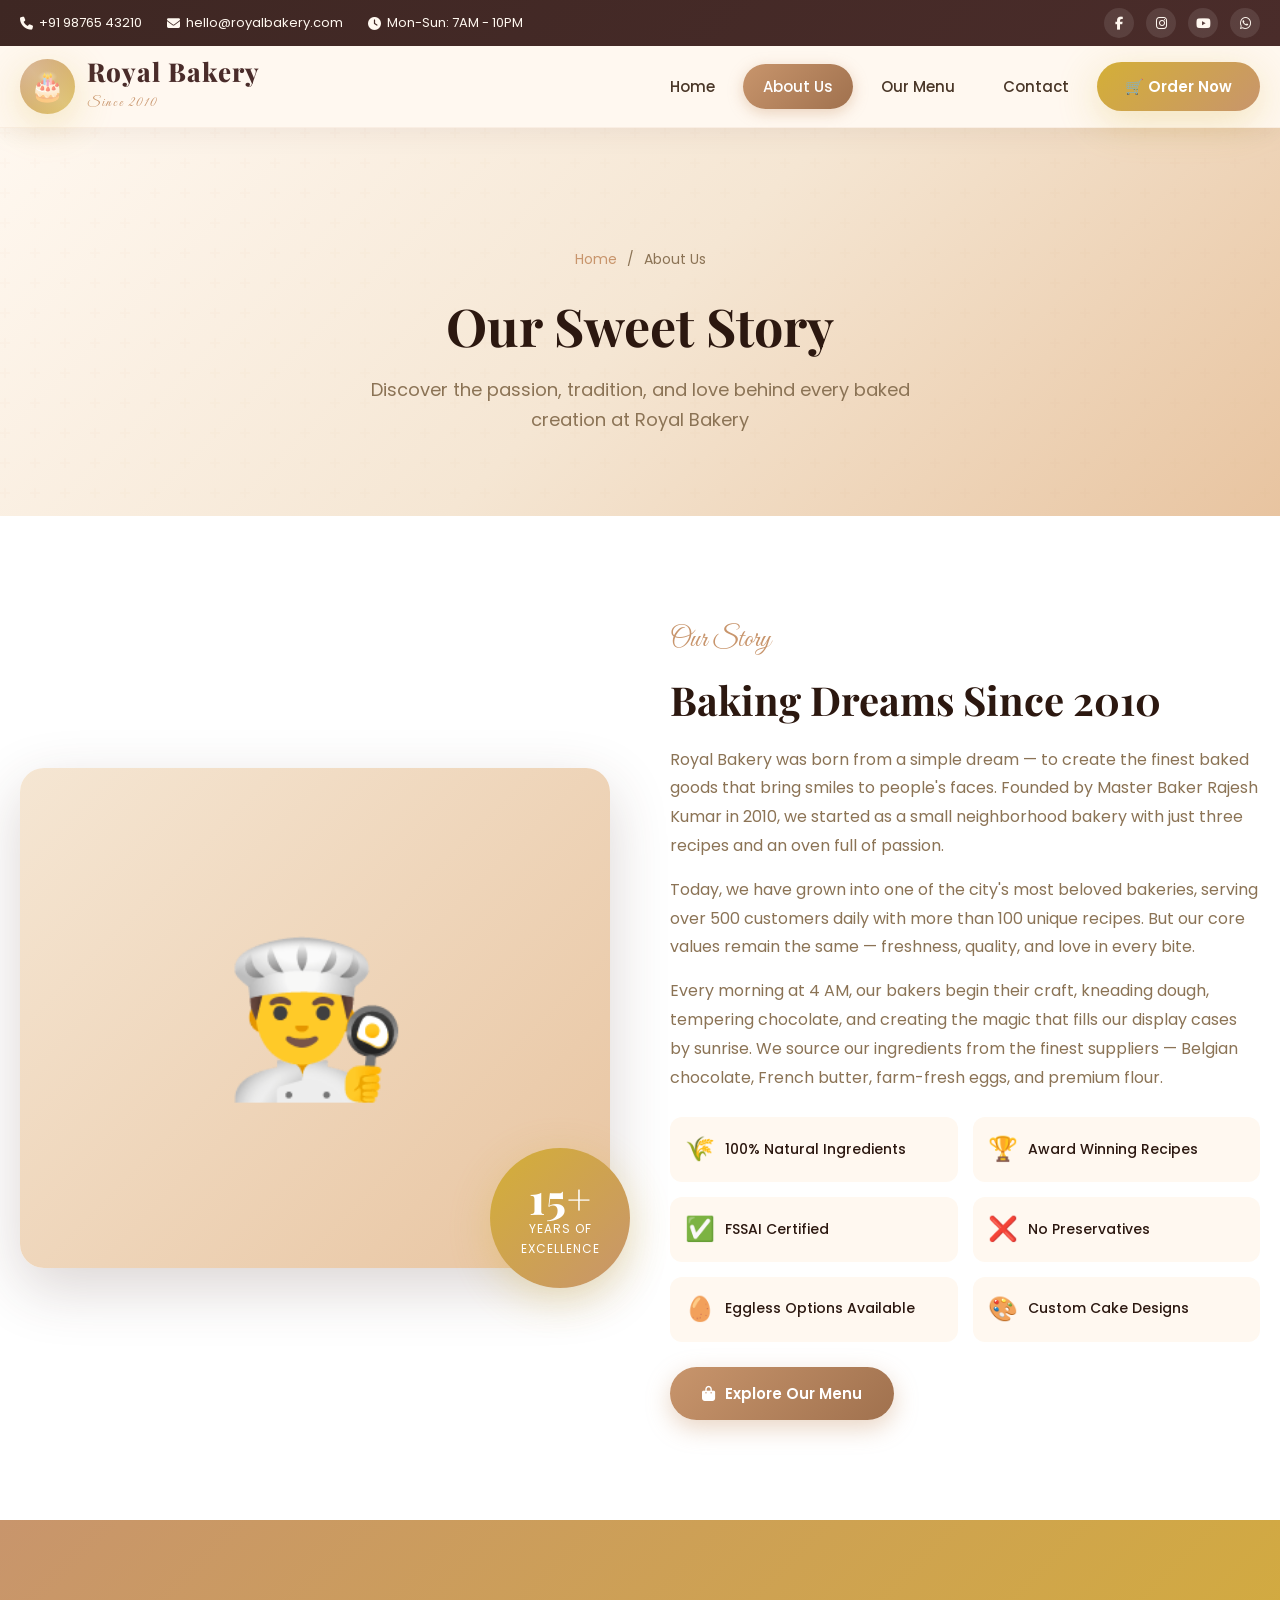
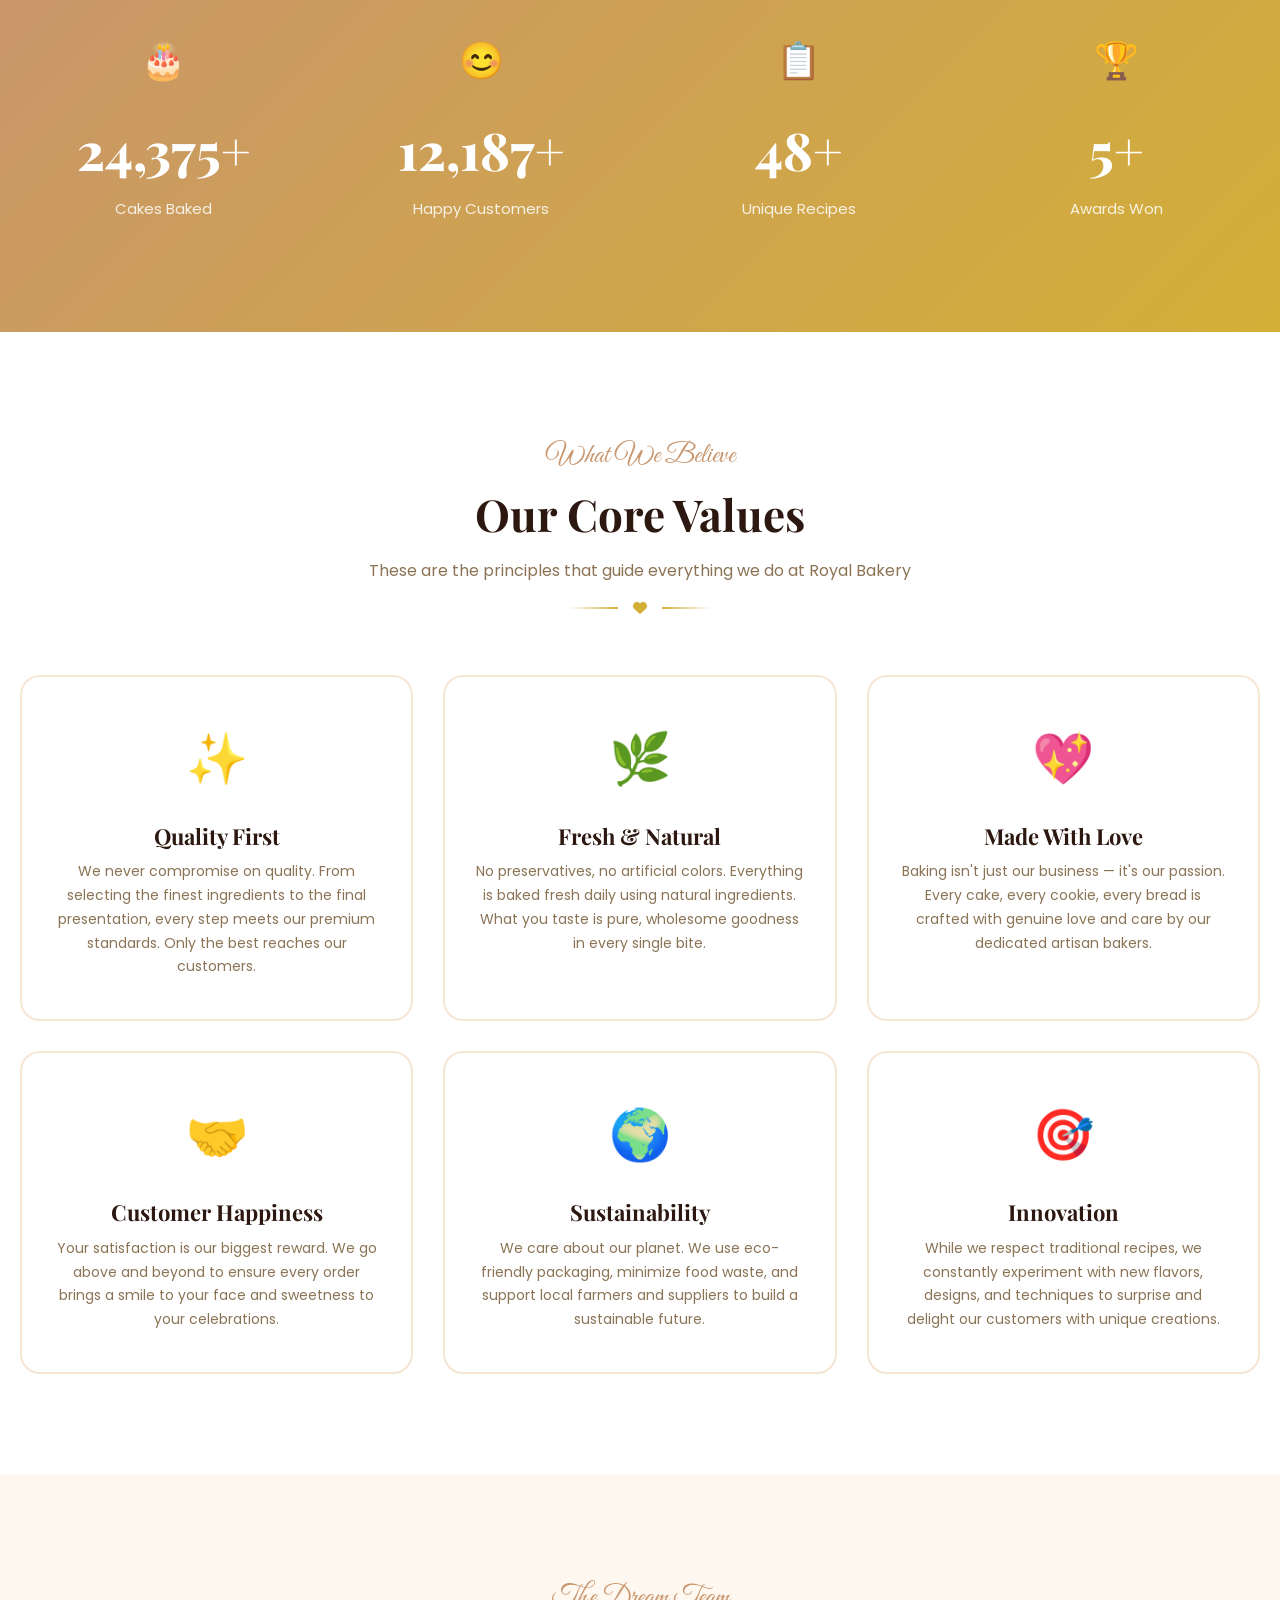
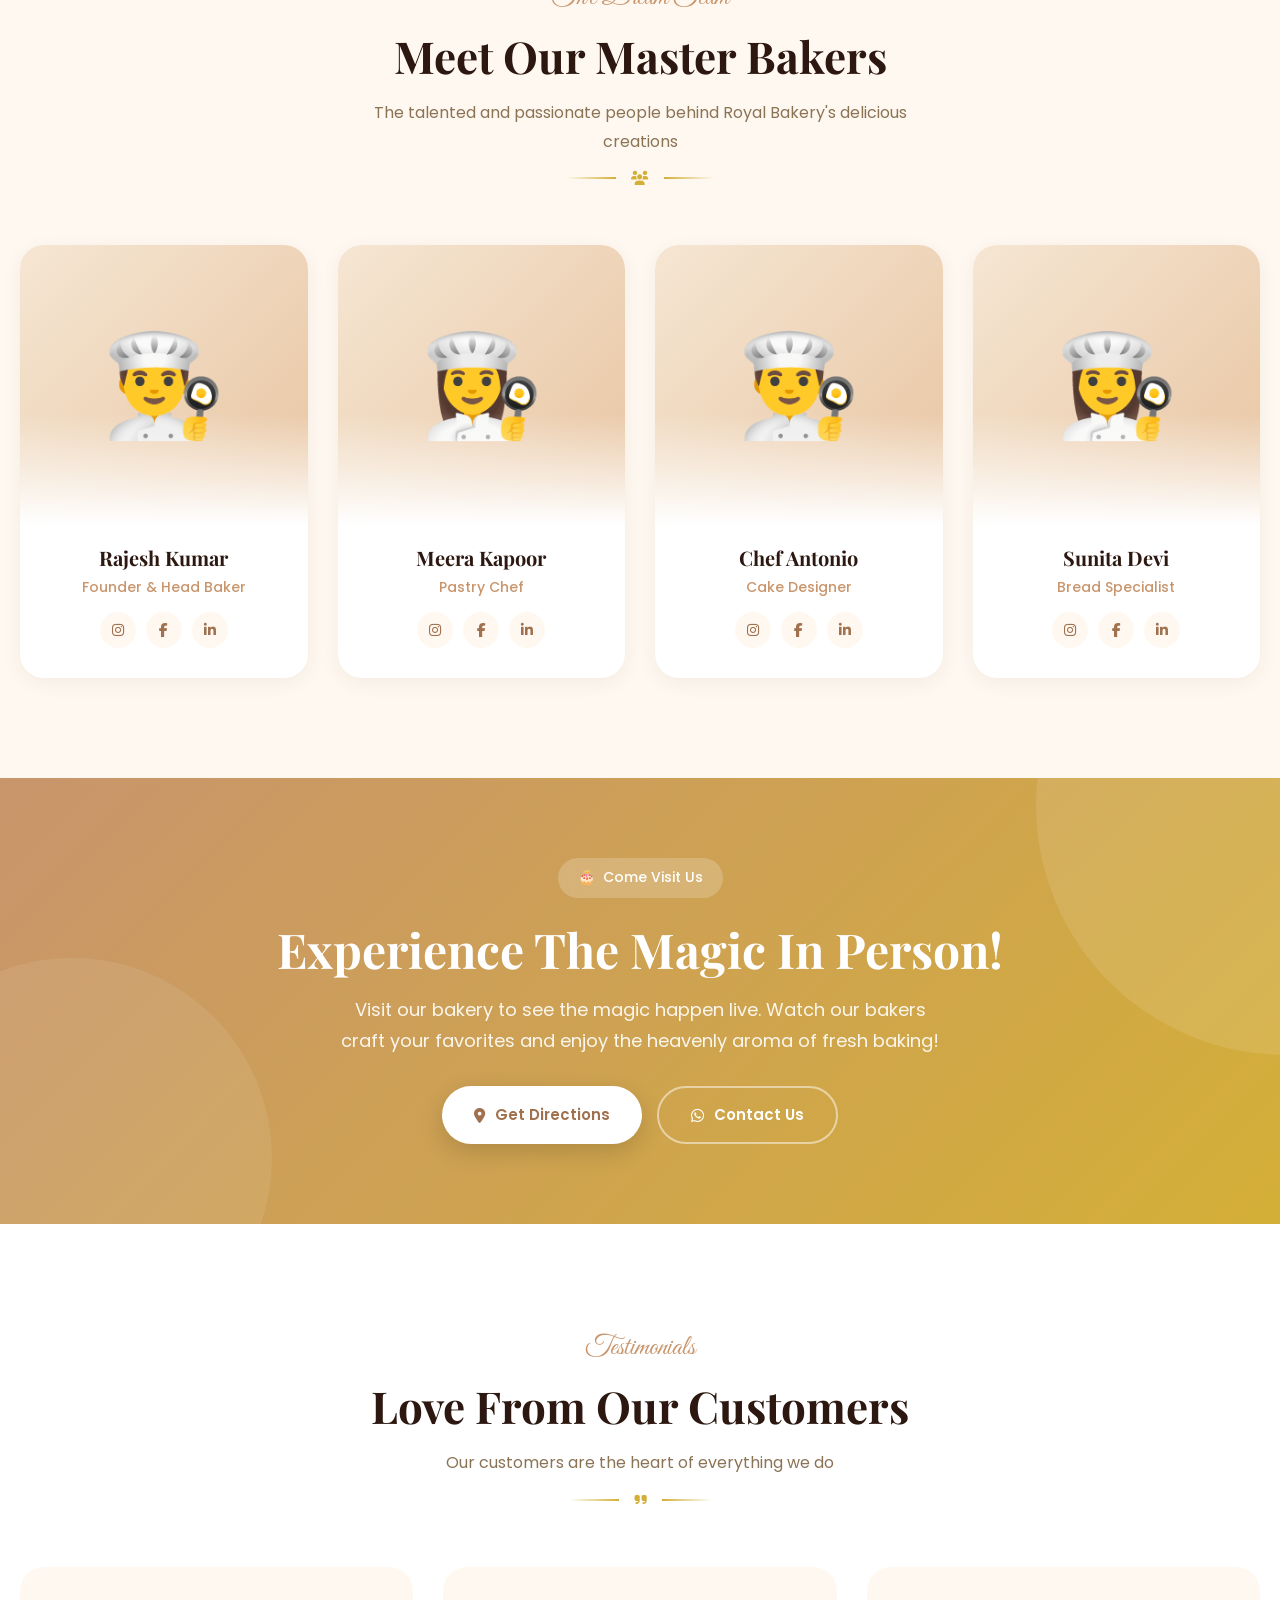
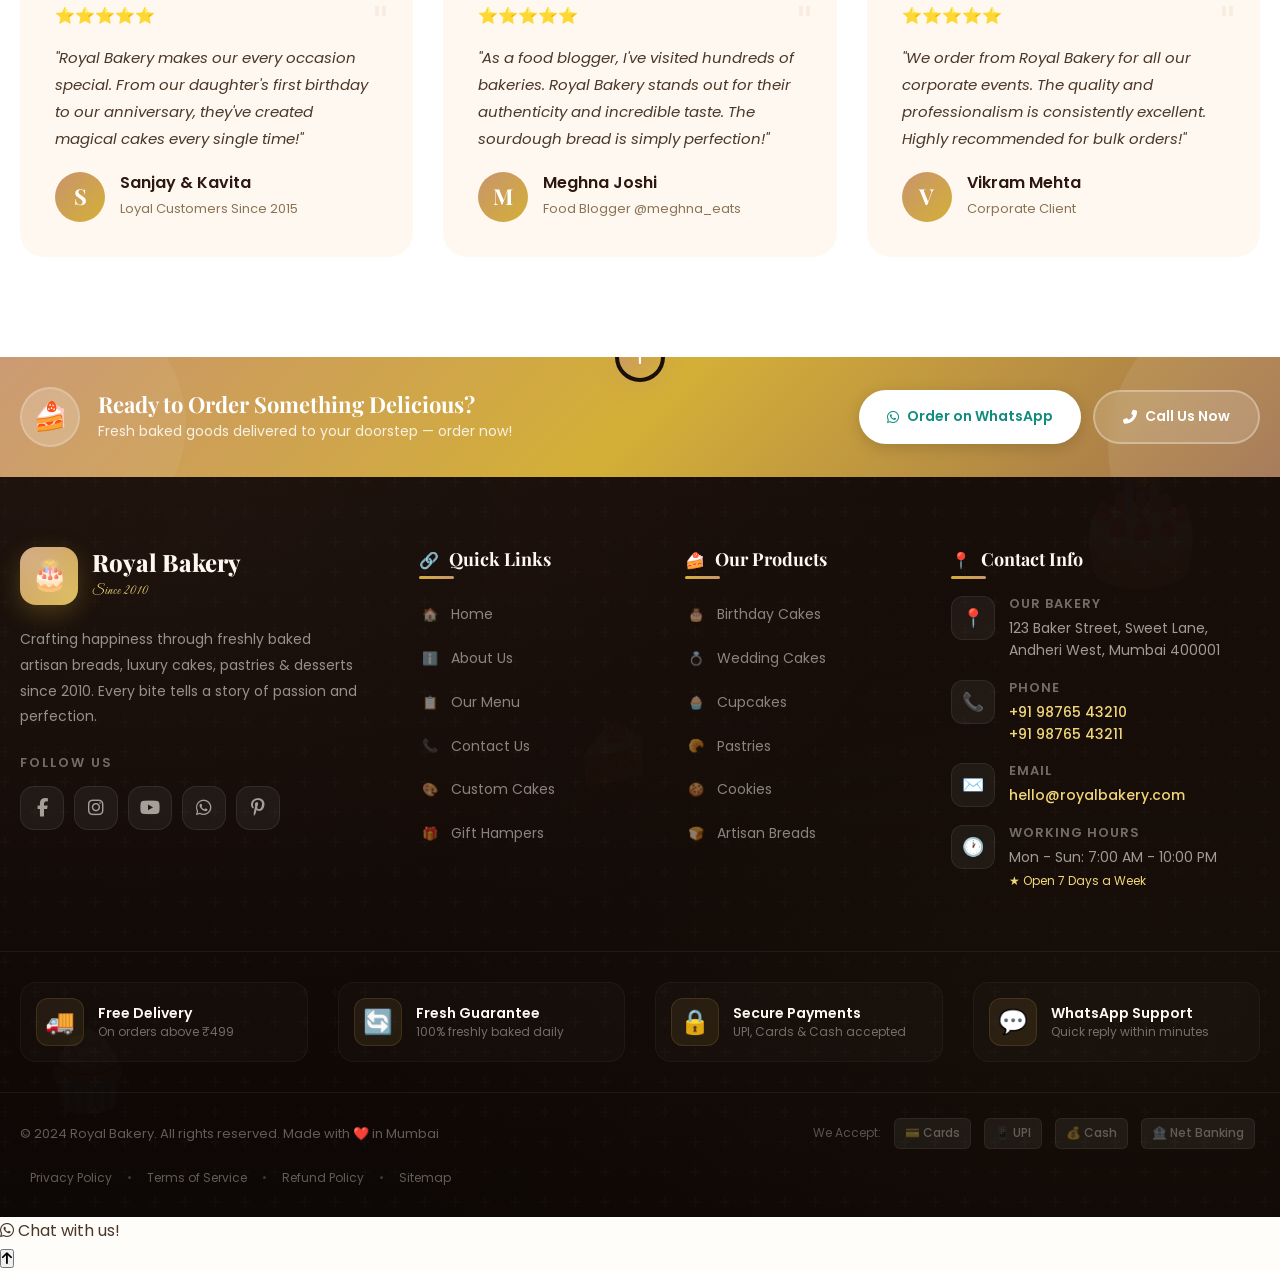
==== commit 62e64112: "Home page updated" ====
--- a/about.html
+++ b/about.html
@@ -337,73 +337,268 @@
         </div>
     </section>
 
-    <!-- Footer -->
-    <footer class="footer">
+   <!-- ============================================
+     FOOTER - PREMIUM DESIGN
+     ============================================ -->
+<footer class="footer">
+
+    <!-- Floating Decorations -->
+    <div class="footer-decoration deco-1">🎂</div>
+    <div class="footer-decoration deco-2">🧁</div>
+    <div class="footer-decoration deco-3">🍰</div>
+
+    <!-- Scroll To Top Button -->
+    <div class="footer-scroll-top">
+        <button onclick="window.scrollTo({top:0,behavior:'smooth'})" title="Back to Top">
+            <i class="fas fa-arrow-up"></i>
+        </button>
+    </div>
+
+    <!-- ---- CTA STRIP ---- -->
+    <div class="footer-cta-strip">
+        <div class="container">
+            <div class="footer-cta-inner">
+                <div class="footer-cta-text">
+                    <div class="footer-cta-icon">🍰</div>
+                    <div>
+                        <h3>Ready to Order Something Delicious?</h3>
+                        <p>Fresh baked goods delivered to your doorstep — order now!</p>
+                    </div>
+                </div>
+                <div class="footer-cta-buttons">
+                    <a href="https://wa.me/919876543210?text=Hi Royal Bakery! I'd like to place an order 🎂" target="_blank" class="footer-cta-btn btn-wa">
+                        <i class="fab fa-whatsapp"></i> Order on WhatsApp
+                    </a>
+                    <a href="tel:+919876543210" class="footer-cta-btn btn-call">
+                        <i class="fas fa-phone-alt"></i> Call Us Now
+                    </a>
+                </div>
+            </div>
+        </div>
+    </div>
+
+    <!-- ---- MAIN FOOTER ---- -->
+    <div class="footer-main">
         <div class="container">
             <div class="footer-grid">
+
+                <!-- Column 1: About -->
                 <div class="footer-about">
-                    <a href="index.html" class="logo">
-                        <div class="logo-icon">🎂</div>
-                        <div class="logo-text">
-                            <h1>Royal Bakery</h1>
+                    <a href="index.html" class="footer-logo">
+                        <div class="footer-logo-icon">🎂</div>
+                        <div class="footer-logo-text">
+                            <h2>Royal Bakery</h2>
                             <span>Since 2010</span>
                         </div>
                     </a>
-                    <p>Royal Bakery has been spreading happiness through freshly baked breads, cakes, and pastries since 2010. Premium quality with every bite.</p>
-                    <div class="footer-social">
-                        <a href="#"><i class="fab fa-facebook-f"></i></a>
-                        <a href="#"><i class="fab fa-instagram"></i></a>
-                        <a href="#"><i class="fab fa-youtube"></i></a>
-                        <a href="#"><i class="fab fa-whatsapp"></i></a>
-                        <a href="#"><i class="fab fa-pinterest"></i></a>
-                    </div>
-                </div>
+                    <p>Crafting happiness through freshly baked artisan breads, luxury cakes, pastries & desserts since 2010. Every bite tells a story of passion and perfection.</p>
+                    <div class="footer-social-wrapper">
+                        <h4>Follow Us</h4>
+                        <div class="footer-social">
+                            <a href="#" aria-label="Facebook"><i class="fab fa-facebook-f"></i></a>
+                            <a href="#" aria-label="Instagram"><i class="fab fa-instagram"></i></a>
+                            <a href="#" aria-label="YouTube"><i class="fab fa-youtube"></i></a>
+                            <a href="#" aria-label="WhatsApp"><i class="fab fa-whatsapp"></i></a>
+                            <a href="#" aria-label="Pinterest"><i class="fab fa-pinterest-p"></i></a>
+                        </div>
+                    </div>
+                </div>
+
+                <!-- Column 2: Quick Links -->
                 <div class="footer-col">
-                    <h3>Quick Links</h3>
-                    <ul>
-                        <li><a href="index.html">Home</a></li>
-                        <li><a href="about.html">About Us</a></li>
-                        <li><a href="menu.html">Our Menu</a></li>
-                        <li><a href="contact.html">Contact Us</a></li>
-                        <li><a href="menu.html">Custom Cakes</a></li>
+                    <h3><span class="col-icon">🔗</span> Quick Links</h3>
+                    <ul class="footer-links">
+                        <li>
+                            <a href="index.html">
+                                <span class="link-icon">🏠</span> Home
+                                <span class="link-arrow">→</span>
+                            </a>
+                        </li>
+                        <li>
+                            <a href="about.html">
+                                <span class="link-icon">ℹ️</span> About Us
+                                <span class="link-arrow">→</span>
+                            </a>
+                        </li>
+                        <li>
+                            <a href="menu.html">
+                                <span class="link-icon">📋</span> Our Menu
+                                <span class="link-arrow">→</span>
+                            </a>
+                        </li>
+                        <li>
+                            <a href="contact.html">
+                                <span class="link-icon">📞</span> Contact Us
+                                <span class="link-arrow">→</span>
+                            </a>
+                        </li>
+                        <li>
+                            <a href="menu.html">
+                                <span class="link-icon">🎨</span> Custom Cakes
+                                <span class="link-arrow">→</span>
+                            </a>
+                        </li>
+                        <li>
+                            <a href="#">
+                                <span class="link-icon">🎁</span> Gift Hampers
+                                <span class="link-arrow">→</span>
+                            </a>
+                        </li>
                     </ul>
                 </div>
+
+                <!-- Column 3: Our Products -->
                 <div class="footer-col">
-                    <h3>Our Products</h3>
-                    <ul>
-                        <li><a href="menu.html">Birthday Cakes</a></li>
-                        <li><a href="menu.html">Wedding Cakes</a></li>
-                        <li><a href="menu.html">Cupcakes</a></li>
-                        <li><a href="menu.html">Pastries</a></li>
-                        <li><a href="menu.html">Cookies</a></li>
+                    <h3><span class="col-icon">🍰</span> Our Products</h3>
+                    <ul class="footer-links">
+                        <li>
+                            <a href="menu.html">
+                                <span class="link-icon">🎂</span> Birthday Cakes
+                                <span class="link-arrow">→</span>
+                            </a>
+                        </li>
+                        <li>
+                            <a href="menu.html">
+                                <span class="link-icon">💍</span> Wedding Cakes
+                                <span class="link-arrow">→</span>
+                            </a>
+                        </li>
+                        <li>
+                            <a href="menu.html">
+                                <span class="link-icon">🧁</span> Cupcakes
+                                <span class="link-arrow">→</span>
+                            </a>
+                        </li>
+                        <li>
+                            <a href="menu.html">
+                                <span class="link-icon">🥐</span> Pastries
+                                <span class="link-arrow">→</span>
+                            </a>
+                        </li>
+                        <li>
+                            <a href="menu.html">
+                                <span class="link-icon">🍪</span> Cookies
+                                <span class="link-arrow">→</span>
+                            </a>
+                        </li>
+                        <li>
+                            <a href="menu.html">
+                                <span class="link-icon">🍞</span> Artisan Breads
+                                <span class="link-arrow">→</span>
+                            </a>
+                        </li>
                     </ul>
                 </div>
+
+                <!-- Column 4: Contact Info -->
                 <div class="footer-col">
-                    <h3>Contact Info</h3>
-                    <div class="footer-contact-item">
-                        <div class="fci-icon">📍</div>
-                        <p>123 Baker Street, Sweet Lane, Mumbai 400001</p>
-                    </div>
-                    <div class="footer-contact-item">
-                        <div class="fci-icon">📞</div>
-                        <p><a href="tel:+919876543210">+91 98765 43210</a></p>
-                    </div>
-                    <div class="footer-contact-item">
-                        <div class="fci-icon">✉️</div>
-                        <p><a href="mailto:hello@royalbakery.com">hello@royalbakery.com</a></p>
-                    </div>
-                </div>
-            </div>
-            <div class="footer-bottom">
-                <p>© 2024 Royal Bakery. All rights reserved. Made with ❤️ & 🍰</p>
+                    <h3><span class="col-icon">📍</span> Contact Info</h3>
+                    <div class="footer-contact-list">
+                        <div class="footer-contact-item">
+                            <div class="fci-icon-box">📍</div>
+                            <div class="fci-content">
+                                <h4>Our Bakery</h4>
+                                <p>123 Baker Street, Sweet Lane,<br>Andheri West, Mumbai 400001</p>
+                            </div>
+                        </div>
+                        <div class="footer-contact-item">
+                            <div class="fci-icon-box">📞</div>
+                            <div class="fci-content">
+                                <h4>Phone</h4>
+                                <p>
+                                    <a href="tel:+919876543210">+91 98765 43210</a><br>
+                                    <a href="tel:+919876543211">+91 98765 43211</a>
+                                </p>
+                            </div>
+                        </div>
+                        <div class="footer-contact-item">
+                            <div class="fci-icon-box">✉️</div>
+                            <div class="fci-content">
+                                <h4>Email</h4>
+                                <p><a href="mailto:hello@royalbakery.com">hello@royalbakery.com</a></p>
+                            </div>
+                        </div>
+                        <div class="footer-contact-item">
+                            <div class="fci-icon-box">🕐</div>
+                            <div class="fci-content">
+                                <h4>Working Hours</h4>
+                                <p>Mon - Sun: 7:00 AM - 10:00 PM<br>
+                                <span style="color: var(--gold-light); font-size: 12px;">★ Open 7 Days a Week</span></p>
+                            </div>
+                        </div>
+                    </div>
+                </div>
+
+            </div>
+        </div>
+    </div>
+
+    <!-- ---- FEATURES STRIP ---- -->
+    <div class="footer-features">
+        <div class="container">
+            <div class="footer-features-grid">
+                <div class="footer-feature">
+                    <div class="ff-icon">🚚</div>
+                    <div class="ff-text">
+                        <h4>Free Delivery</h4>
+                        <p>On orders above ₹499</p>
+                    </div>
+                </div>
+                <div class="footer-feature">
+                    <div class="ff-icon">🔄</div>
+                    <div class="ff-text">
+                        <h4>Fresh Guarantee</h4>
+                        <p>100% freshly baked daily</p>
+                    </div>
+                </div>
+                <div class="footer-feature">
+                    <div class="ff-icon">🔒</div>
+                    <div class="ff-text">
+                        <h4>Secure Payments</h4>
+                        <p>UPI, Cards & Cash accepted</p>
+                    </div>
+                </div>
+                <div class="footer-feature">
+                    <div class="ff-icon">💬</div>
+                    <div class="ff-text">
+                        <h4>WhatsApp Support</h4>
+                        <p>Quick reply within minutes</p>
+                    </div>
+                </div>
+            </div>
+        </div>
+    </div>
+
+    <!-- ---- BOTTOM BAR ---- -->
+    <div class="footer-bottom">
+        <div class="container">
+            <div class="footer-bottom-inner">
+                <div class="footer-bottom-left">
+                    <p>© 2024 Royal Bakery. All rights reserved. Made with <span class="heart-icon">❤️</span> in Mumbai</p>
+                </div>
+                <div class="footer-bottom-center">
+                    <div class="payment-methods">
+                        <span>We Accept:</span>
+                        <span class="payment-badge">💳 Cards</span>
+                        <span class="payment-badge">📱 UPI</span>
+                        <span class="payment-badge">💰 Cash</span>
+                        <span class="payment-badge">🏦 Net Banking</span>
+                    </div>
+                </div>
                 <div class="footer-bottom-links">
                     <a href="#">Privacy Policy</a>
+                    <span class="separator"></span>
                     <a href="#">Terms of Service</a>
-                </div>
-            </div>
-        </div>
-    </footer>
-
+                    <span class="separator"></span>
+                    <a href="#">Refund Policy</a>
+                    <span class="separator"></span>
+                    <a href="#">Sitemap</a>
+                </div>
+            </div>
+        </div>
+    </div>
+
+</footer>
     <!-- WhatsApp Float -->
     <div class="whatsapp-float">
         <a href="https://wa.me/919876543210?text=Hi Royal Bakery! I want to know more about you 🍰" target="_blank">
--- a/style.css
+++ b/style.css
@@ -2072,7 +2072,7 @@
 }
 
 /* ============================================
-   LIGHTBOX / MODAL
+   LIGHTBOX / MODAL - PREMIUM REDESIGN
    ============================================ */
 .lightbox-overlay {
     position: fixed;
@@ -2080,56 +2080,1363 @@
     left: 0;
     width: 100%;
     height: 100%;
-    background: rgba(44, 24, 16, 0.7);
-    backdrop-filter: blur(8px);
+    background: rgba(44, 24, 16, 0.75);
+    backdrop-filter: blur(12px);
+    -webkit-backdrop-filter: blur(12px);
     z-index: 10000;
     display: none;
     align-items: center;
     justify-content: center;
     padding: 20px;
-    animation: fadeIn 0.3s ease;
 }
 
 .lightbox-overlay.active {
     display: flex;
-}
-
-@keyframes fadeIn {
+    animation: overlayFadeIn 0.3s ease;
+}
+
+@keyframes overlayFadeIn {
     from { opacity: 0; }
     to { opacity: 1; }
 }
 
 .lightbox-modal {
     background: var(--white);
-    border-radius: 24px;
-    max-width: 550px;
+    border-radius: 28px;
+    max-width: 620px;
     width: 100%;
-    max-height: 90vh;
+    max-height: 92vh;
     overflow-y: auto;
-    box-shadow: 0 30px 80px rgba(0,0,0,0.3);
-    animation: slideUp 0.4s ease;
-    position: relative;
-}
-
-@keyframes slideUp {
-    from { opacity: 0; transform: translateY(50px); }
-    to { opacity: 1; transform: translateY(0); }
-}
-
+    overflow-x: hidden;
+    box-shadow: 
+        0 30px 80px rgba(0, 0, 0, 0.35),
+        0 0 0 1px rgba(200, 149, 108, 0.1);
+    animation: modalSlideUp 0.5s cubic-bezier(0.175, 0.885, 0.32, 1.275);
+    position: relative;
+}
+
+.lightbox-modal::-webkit-scrollbar {
+    width: 6px;
+}
+
+.lightbox-modal::-webkit-scrollbar-track {
+    background: transparent;
+}
+
+.lightbox-modal::-webkit-scrollbar-thumb {
+    background: var(--primary-light);
+    border-radius: 10px;
+}
+
+@keyframes modalSlideUp {
+    from { 
+        opacity: 0; 
+        transform: translateY(60px) scale(0.95); 
+    }
+    to { 
+        opacity: 1; 
+        transform: translateY(0) scale(1); 
+    }
+}
+
+/* Close Button */
 .lightbox-close {
     position: absolute;
-    top: 15px;
-    right: 15px;
-    width: 40px;
-    height: 40px;
+    top: 18px;
+    right: 18px;
+    width: 42px;
+    height: 42px;
     border-radius: 50%;
+    background: rgba(255, 248, 240, 0.9);
+    backdrop-filter: blur(10px);
+    border: 2px solid rgba(200, 149, 108, 0.15);
+    font-size: 18px;
+    cursor: pointer;
+    display: flex;
+    align-items: center;
+    justify-content: center;
+    transition: all 0.3s ease;
+    z-index: 10;
+    color: var(--text);
+    font-weight: 600;
+}
+
+.lightbox-close:hover {
+    background: #FF6B6B;
+    color: var(--white);
+    border-color: #FF6B6B;
+    transform: rotate(90deg) scale(1.1);
+    box-shadow: 0 4px 15px rgba(255, 107, 107, 0.4);
+}
+
+/* ---- HEADER SECTION ---- */
+.lightbox-header {
+    background: linear-gradient(135deg, var(--cream) 0%, var(--cream-dark) 50%, rgba(200, 149, 108, 0.15) 100%);
+    padding: 35px 35px 30px;
+    text-align: center;
+    position: relative;
+    overflow: hidden;
+    border-bottom: 1px solid rgba(200, 149, 108, 0.12);
+}
+
+.lightbox-header::before {
+    content: '';
+    position: absolute;
+    top: -50%;
+    right: -30%;
+    width: 250px;
+    height: 250px;
+    border-radius: 50%;
+    background: radial-gradient(circle, rgba(212, 175, 55, 0.08), transparent 70%);
+    pointer-events: none;
+}
+
+.lightbox-header::after {
+    content: '';
+    position: absolute;
+    bottom: -40%;
+    left: -20%;
+    width: 200px;
+    height: 200px;
+    border-radius: 50%;
+    background: radial-gradient(circle, rgba(200, 149, 108, 0.08), transparent 70%);
+    pointer-events: none;
+}
+
+.lightbox-product-icon {
+    width: 90px;
+    height: 90px;
+    margin: 0 auto 18px;
+    border-radius: 50%;
+    background: linear-gradient(145deg, var(--white), var(--cream-dark));
+    display: flex;
+    align-items: center;
+    justify-content: center;
+    font-size: 46px;
+    box-shadow: 
+        0 8px 25px rgba(200, 149, 108, 0.2),
+        inset 0 -3px 8px rgba(200, 149, 108, 0.08);
+    border: 3px solid rgba(212, 175, 55, 0.2);
+    position: relative;
+    z-index: 2;
+    animation: iconPulse 3s ease-in-out infinite;
+}
+
+@keyframes iconPulse {
+    0%, 100% { transform: scale(1); box-shadow: 0 8px 25px rgba(200, 149, 108, 0.2); }
+    50% { transform: scale(1.05); box-shadow: 0 12px 35px rgba(200, 149, 108, 0.3); }
+}
+
+.lightbox-header h2 {
+    font-size: 24px;
+    color: var(--dark);
+    margin-bottom: 8px;
+    font-weight: 700;
+    position: relative;
+    z-index: 2;
+    line-height: 1.3;
+}
+
+.lightbox-header .lightbox-meta {
+    display: flex;
+    align-items: center;
+    justify-content: center;
+    gap: 12px;
+    flex-wrap: wrap;
+    position: relative;
+    z-index: 2;
+}
+
+.lightbox-meta .meta-tag {
+    display: inline-flex;
+    align-items: center;
+    gap: 5px;
+    padding: 5px 14px;
+    border-radius: 50px;
+    font-size: 12px;
+    font-weight: 600;
+}
+
+.meta-tag.category-tag {
+    background: rgba(200, 149, 108, 0.12);
+    color: var(--primary-dark);
+    border: 1px solid rgba(200, 149, 108, 0.2);
+}
+
+.meta-tag.price-tag {
+    background: linear-gradient(135deg, var(--gold), var(--primary));
+    color: var(--white);
+    font-size: 14px;
+    padding: 6px 18px;
+    box-shadow: 0 4px 12px rgba(212, 175, 55, 0.3);
+}
+
+.meta-tag.rating-tag {
+    background: rgba(212, 175, 55, 0.1);
+    color: var(--primary-dark);
+    border: 1px solid rgba(212, 175, 55, 0.2);
+}
+
+/* ---- FORM SECTION ---- */
+.lightbox-form {
+    padding: 30px 35px 35px;
+}
+
+.form-section-title {
+    display: flex;
+    align-items: center;
+    gap: 10px;
+    margin-bottom: 22px;
+    padding-bottom: 12px;
+    border-bottom: 2px solid var(--cream-dark);
+}
+
+.form-section-title .section-icon {
+    width: 36px;
+    height: 36px;
+    border-radius: 10px;
+    background: linear-gradient(135deg, var(--primary-light), var(--cream));
+    display: flex;
+    align-items: center;
+    justify-content: center;
+    font-size: 18px;
+    flex-shrink: 0;
+}
+
+.form-section-title h3 {
+    font-size: 16px;
+    color: var(--dark);
+    font-family: 'Poppins', sans-serif;
+    font-weight: 600;
+    letter-spacing: 0.3px;
+}
+
+.form-section-title h3 span {
+    font-weight: 400;
+    color: var(--text-light);
+    font-size: 13px;
+    margin-left: 5px;
+}
+
+/* Form Groups */
+.form-group {
+    margin-bottom: 18px;
+    position: relative;
+}
+
+.form-group label {
+    display: flex;
+    align-items: center;
+    gap: 6px;
+    font-size: 13px;
+    font-weight: 600;
+    color: var(--dark);
+    margin-bottom: 7px;
+    letter-spacing: 0.3px;
+}
+
+.form-group label .label-icon {
+    font-size: 14px;
+    opacity: 0.7;
+}
+
+.form-group label .required {
+    color: #FF6B6B;
+    font-size: 15px;
+    font-weight: 700;
+}
+
+.form-group label .optional-tag {
+    font-size: 10px;
+    font-weight: 500;
+    color: var(--text-light);
     background: var(--cream);
+    padding: 1px 8px;
+    border-radius: 10px;
+    margin-left: auto;
+    text-transform: uppercase;
+    letter-spacing: 0.5px;
+}
+
+.form-group input,
+.form-group select,
+.form-group textarea {
+    width: 100%;
+    padding: 13px 16px;
+    border: 2px solid rgba(200, 149, 108, 0.15);
+    border-radius: 14px;
+    font-family: 'Poppins', sans-serif;
+    font-size: 14px;
+    color: var(--text);
+    background: var(--off-white);
+    outline: none;
+    transition: all 0.3s ease;
+    -webkit-appearance: none;
+    appearance: none;
+}
+
+.form-group input::placeholder,
+.form-group textarea::placeholder {
+    color: #B8A898;
+    font-weight: 400;
+}
+
+.form-group input:hover,
+.form-group select:hover,
+.form-group textarea:hover {
+    border-color: rgba(200, 149, 108, 0.35);
+    background: var(--white);
+}
+
+.form-group input:focus,
+.form-group select:focus,
+.form-group textarea:focus {
+    border-color: var(--primary);
+    background: var(--white);
+    box-shadow: 
+        0 0 0 4px rgba(200, 149, 108, 0.08),
+        0 4px 12px rgba(200, 149, 108, 0.08);
+}
+
+.form-group select {
+    background-image: url("data:image/svg+xml,%3Csvg xmlns='http://www.w3.org/2000/svg' width='12' height='12' viewBox='0 0 12 12'%3E%3Cpath d='M6 8L1 3h10z' fill='%23A0714E'/%3E%3C/svg%3E");
+    background-repeat: no-repeat;
+    background-position: right 16px center;
+    padding-right: 40px;
+    cursor: pointer;
+}
+
+.form-group textarea {
+    height: 90px;
+    resize: vertical;
+    min-height: 70px;
+    max-height: 180px;
+    line-height: 1.6;
+}
+
+.form-row {
+    display: grid;
+    grid-template-columns: 1fr 1fr;
+    gap: 14px;
+}
+
+/* Input with icon */
+.input-with-icon {
+    position: relative;
+}
+
+.input-with-icon .input-icon {
+    position: absolute;
+    left: 14px;
+    top: 50%;
+    transform: translateY(-50%);
+    font-size: 16px;
+    opacity: 0.5;
+    pointer-events: none;
+    z-index: 2;
+}
+
+.input-with-icon input,
+.input-with-icon select {
+    padding-left: 42px;
+}
+
+/* ---- FORM DIVIDER ---- */
+.form-divider {
+    height: 1px;
+    background: linear-gradient(90deg, transparent, var(--cream-dark), var(--primary-light), var(--cream-dark), transparent);
+    margin: 24px 0;
+    position: relative;
+}
+
+.form-divider::after {
+    content: '✦';
+    position: absolute;
+    top: 50%;
+    left: 50%;
+    transform: translate(-50%, -50%);
+    background: var(--white);
+    padding: 0 12px;
+    font-size: 10px;
+    color: var(--primary-light);
+}
+
+/* ---- SUBMIT BUTTON ---- */
+.form-submit-btn {
+    width: 100%;
+    padding: 16px 24px;
+    background: linear-gradient(135deg, #25D366, #128C7E);
+    color: var(--white);
     border: none;
-    font-size: 20px;
+    border-radius: 16px;
+    font-family: 'Poppins', sans-serif;
+    font-weight: 700;
+    font-size: 16px;
     cursor: pointer;
-    display: flex;
-    align-items: center;
-    justify-content: center;
-    transition: var(--transition);
-    z-index: 5;
-    +    transition: all 0.4s cubic-bezier(0.175, 0.885, 0.32, 1.275);
+    display: flex;
+    align-items: center;
+    justify-content: center;
+    gap: 10px;
+    margin-top: 8px;
+    position: relative;
+    overflow: hidden;
+    letter-spacing: 0.3px;
+}
+
+.form-submit-btn::before {
+    content: '';
+    position: absolute;
+    top: -50%;
+    left: -50%;
+    width: 200%;
+    height: 200%;
+    background: linear-gradient(45deg, transparent, rgba(255,255,255,0.15), transparent);
+    transform: translateX(-100%) rotate(45deg);
+    transition: 0.6s;
+}
+
+.form-submit-btn:hover::before {
+    transform: translateX(100%) rotate(45deg);
+}
+
+.form-submit-btn:hover {
+    transform: translateY(-3px);
+    box-shadow: 0 10px 30px rgba(37, 211, 102, 0.4);
+}
+
+.form-submit-btn:active {
+    transform: translateY(-1px);
+}
+
+.form-submit-btn .btn-icon {
+    font-size: 22px;
+    display: flex;
+    align-items: center;
+}
+
+.form-submit-btn .btn-text {
+    display: flex;
+    flex-direction: column;
+    align-items: flex-start;
+    line-height: 1.2;
+}
+
+.form-submit-btn .btn-text small {
+    font-size: 10px;
+    font-weight: 400;
+    opacity: 0.85;
+    letter-spacing: 0.5px;
+}
+
+/* ---- FORM FOOTER ---- */
+.form-footer {
+    display: flex;
+    align-items: center;
+    justify-content: center;
+    gap: 20px;
+    margin-top: 18px;
+    padding-top: 18px;
+    border-top: 1px solid var(--cream-dark);
+    flex-wrap: wrap;
+}
+
+.form-footer-item {
+    display: flex;
+    align-items: center;
+    gap: 6px;
+    font-size: 11px;
+    color: var(--text-light);
+    font-weight: 500;
+}
+
+.form-footer-item .footer-icon {
+    font-size: 14px;
+}
+
+.form-footer-item.secure .footer-icon {
+    color: #25D366;
+}
+
+.form-footer-item.fast .footer-icon {
+    color: var(--gold);
+}
+
+.form-footer-item.safe .footer-icon {
+    color: #4A90D9;
+}
+
+/* ---- RESPONSIVE ---- */
+@media (max-width: 640px) {
+    .lightbox-modal {
+        border-radius: 20px;
+        max-height: 95vh;
+        margin: 10px;
+    }
+
+    .lightbox-header {
+        padding: 28px 22px 24px;
+    }
+
+    .lightbox-header h2 {
+        font-size: 20px;
+    }
+
+    .lightbox-product-icon {
+        width: 75px;
+        height: 75px;
+        font-size: 38px;
+    }
+
+    .lightbox-form {
+        padding: 22px 22px 28px;
+    }
+
+    .form-row {
+        grid-template-columns: 1fr;
+        gap: 0;
+    }
+
+    .form-section-title {
+        margin-bottom: 18px;
+    }
+
+    .lightbox-meta {
+        gap: 8px;
+    }
+
+    .form-footer {
+        flex-direction: column;
+        gap: 8px;
+    }
+
+    .lightbox-close {
+        top: 12px;
+        right: 12px;
+        width: 38px;
+        height: 38px;
+    }
+
+    .form-submit-btn {
+        padding: 14px 20px;
+        font-size: 15px;
+        border-radius: 14px;
+    }
+}
+
+/* ============================================
+   FOOTER - PREMIUM REDESIGN
+   ============================================ */
+.footer {
+    background: linear-gradient(180deg, #1A0F0A 0%, #0D0705 100%);
+    color: var(--cream);
+    position: relative;
+    overflow: hidden;
+}
+
+/* Footer Background Decorative Elements */
+.footer::before {
+    content: '';
+    position: absolute;
+    top: 0;
+    left: 0;
+    width: 100%;
+    height: 100%;
+    background: 
+        radial-gradient(ellipse at 10% 20%, rgba(200, 149, 108, 0.04) 0%, transparent 50%),
+        radial-gradient(ellipse at 90% 80%, rgba(212, 175, 55, 0.03) 0%, transparent 50%),
+        url("data:image/svg+xml,%3Csvg width='60' height='60' viewBox='0 0 60 60' xmlns='http://www.w3.org/2000/svg'%3E%3Cg fill='none' fill-rule='evenodd'%3E%3Cg fill='%23ffffff' fill-opacity='0.015'%3E%3Cpath d='M36 34v-4h-2v4h-4v2h4v4h2v-4h4v-2h-4zm0-30V0h-2v4h-4v2h4v4h2V6h4V4h-4zM6 34v-4H4v4H0v2h4v4h2v-4h4v-2H6zM6 4V0H4v4H0v2h4v4h2V6h4V4H6z'/%3E%3C/g%3E%3C/g%3E%3C/svg%3E");
+    pointer-events: none;
+}
+
+/* ---- FOOTER TOP CTA STRIP ---- */
+.footer-cta-strip {
+    background: linear-gradient(135deg, var(--primary), var(--gold), var(--primary-dark));
+    padding: 0;
+    position: relative;
+    z-index: 2;
+    overflow: hidden;
+}
+
+.footer-cta-strip::before {
+    content: '';
+    position: absolute;
+    top: -50%;
+    right: -10%;
+    width: 300px;
+    height: 300px;
+    border-radius: 50%;
+    background: rgba(255, 255, 255, 0.08);
+    pointer-events: none;
+}
+
+.footer-cta-strip::after {
+    content: '';
+    position: absolute;
+    bottom: -60%;
+    left: -5%;
+    width: 250px;
+    height: 250px;
+    border-radius: 50%;
+    background: rgba(255, 255, 255, 0.05);
+    pointer-events: none;
+}
+
+.footer-cta-inner {
+    display: flex;
+    align-items: center;
+    justify-content: space-between;
+    padding: 30px 0;
+    gap: 30px;
+    flex-wrap: wrap;
+    position: relative;
+    z-index: 2;
+}
+
+.footer-cta-text {
+    display: flex;
+    align-items: center;
+    gap: 18px;
+}
+
+.footer-cta-icon {
+    width: 60px;
+    height: 60px;
+    border-radius: 50%;
+    background: rgba(255, 255, 255, 0.2);
+    backdrop-filter: blur(10px);
+    display: flex;
+    align-items: center;
+    justify-content: center;
+    font-size: 28px;
+    flex-shrink: 0;
+    border: 2px solid rgba(255, 255, 255, 0.2);
+    animation: ctaIconPulse 3s ease-in-out infinite;
+}
+
+@keyframes ctaIconPulse {
+    0%, 100% { transform: scale(1); }
+    50% { transform: scale(1.08); }
+}
+
+.footer-cta-text h3 {
+    font-size: 22px;
+    color: var(--white);
+    font-weight: 700;
+    line-height: 1.3;
+    margin-bottom: 2px;
+    font-family: 'Playfair Display', serif;
+}
+
+.footer-cta-text p {
+    font-size: 14px;
+    color: rgba(255, 255, 255, 0.85);
+    font-weight: 400;
+}
+
+.footer-cta-buttons {
+    display: flex;
+    gap: 12px;
+    flex-shrink: 0;
+}
+
+.footer-cta-btn {
+    padding: 13px 28px;
+    border-radius: 50px;
+    font-family: 'Poppins', sans-serif;
+    font-weight: 600;
+    font-size: 14px;
+    cursor: pointer;
+    transition: all 0.3s ease;
+    display: inline-flex;
+    align-items: center;
+    gap: 8px;
+    text-decoration: none;
+    border: none;
+    white-space: nowrap;
+}
+
+.footer-cta-btn.btn-wa {
+    background: var(--white);
+    color: #128C7E;
+    box-shadow: 0 4px 15px rgba(0, 0, 0, 0.15);
+}
+
+.footer-cta-btn.btn-wa:hover {
+    transform: translateY(-3px);
+    box-shadow: 0 8px 25px rgba(0, 0, 0, 0.2);
+    background: #25D366;
+    color: var(--white);
+}
+
+.footer-cta-btn.btn-call {
+    background: rgba(255, 255, 255, 0.15);
+    color: var(--white);
+    border: 2px solid rgba(255, 255, 255, 0.3);
+    backdrop-filter: blur(10px);
+}
+
+.footer-cta-btn.btn-call:hover {
+    background: var(--white);
+    color: var(--primary-dark);
+    border-color: var(--white);
+    transform: translateY(-3px);
+}
+
+/* ---- FOOTER MAIN CONTENT ---- */
+.footer-main {
+    padding: 70px 0 50px;
+    position: relative;
+    z-index: 2;
+}
+
+.footer-grid {
+    display: grid;
+    grid-template-columns: 1.6fr 1fr 1fr 1.4fr;
+    gap: 45px;
+}
+
+/* Footer About Column */
+.footer-about .footer-logo {
+    display: flex;
+    align-items: center;
+    gap: 14px;
+    margin-bottom: 22px;
+    text-decoration: none;
+}
+
+.footer-logo-icon {
+    width: 58px;
+    height: 58px;
+    background: linear-gradient(135deg, var(--primary), var(--gold));
+    border-radius: 16px;
+    display: flex;
+    align-items: center;
+    justify-content: center;
+    font-size: 30px;
+    box-shadow: 0 8px 25px rgba(212, 175, 55, 0.25);
+    position: relative;
+    overflow: hidden;
+}
+
+.footer-logo-icon::after {
+    content: '';
+    position: absolute;
+    top: -50%;
+    left: -50%;
+    width: 200%;
+    height: 200%;
+    background: linear-gradient(45deg, transparent, rgba(255, 255, 255, 0.2), transparent);
+    animation: logoShine 4s infinite;
+}
+
+.footer-logo-text h2 {
+    font-size: 24px;
+    color: var(--cream);
+    font-weight: 800;
+    line-height: 1.1;
+    font-family: 'Playfair Display', serif;
+}
+
+.footer-logo-text span {
+    font-family: 'Great Vibes', cursive;
+    font-size: 13px;
+    color: var(--gold-light);
+    letter-spacing: 1px;
+}
+
+.footer-about > p {
+    font-size: 14px;
+    color: rgba(255, 248, 240, 0.55);
+    line-height: 1.85;
+    margin-bottom: 25px;
+    max-width: 340px;
+}
+
+/* Footer Social Links */
+.footer-social-wrapper h4 {
+    font-size: 13px;
+    text-transform: uppercase;
+    letter-spacing: 2px;
+    color: rgba(255, 248, 240, 0.4);
+    margin-bottom: 14px;
+    font-family: 'Poppins', sans-serif;
+    font-weight: 600;
+}
+
+.footer-social {
+    display: flex;
+    gap: 10px;
+}
+
+.footer-social a {
+    width: 44px;
+    height: 44px;
+    border-radius: 14px;
+    background: rgba(255, 255, 255, 0.05);
+    border: 1px solid rgba(255, 255, 255, 0.08);
+    display: flex;
+    align-items: center;
+    justify-content: center;
+    color: rgba(255, 248, 240, 0.6);
+    font-size: 18px;
+    transition: all 0.4s cubic-bezier(0.175, 0.885, 0.32, 1.275);
+    text-decoration: none;
+    position: relative;
+    overflow: hidden;
+}
+
+.footer-social a::before {
+    content: '';
+    position: absolute;
+    top: 0;
+    left: 0;
+    width: 100%;
+    height: 100%;
+    border-radius: 14px;
+    opacity: 0;
+    transition: opacity 0.3s ease;
+}
+
+.footer-social a:nth-child(1)::before { background: linear-gradient(135deg, #1877F2, #42A5F5); }
+.footer-social a:nth-child(2)::before { background: linear-gradient(135deg, #E4405F, #F77737, #FCAF45); }
+.footer-social a:nth-child(3)::before { background: linear-gradient(135deg, #FF0000, #FF4444); }
+.footer-social a:nth-child(4)::before { background: linear-gradient(135deg, #25D366, #128C7E); }
+.footer-social a:nth-child(5)::before { background: linear-gradient(135deg, #E60023, #BD081C); }
+
+.footer-social a:hover::before {
+    opacity: 1;
+}
+
+.footer-social a:hover {
+    color: var(--white);
+    transform: translateY(-4px) scale(1.05);
+    box-shadow: 0 8px 20px rgba(0, 0, 0, 0.3);
+    border-color: transparent;
+}
+
+.footer-social a i {
+    position: relative;
+    z-index: 2;
+}
+
+/* Footer Columns */
+.footer-col {
+    position: relative;
+}
+
+.footer-col h3 {
+    font-size: 18px;
+    color: var(--cream);
+    margin-bottom: 25px;
+    font-weight: 700;
+    position: relative;
+    display: inline-block;
+    font-family: 'Playfair Display', serif;
+}
+
+.footer-col h3::after {
+    content: '';
+    position: absolute;
+    bottom: -8px;
+    left: 0;
+    width: 35px;
+    height: 3px;
+    background: linear-gradient(90deg, var(--gold), var(--primary));
+    border-radius: 3px;
+}
+
+.footer-col h3 .col-icon {
+    margin-right: 6px;
+    font-size: 16px;
+}
+
+/* Footer Links */
+.footer-links {
+    list-style: none;
+    padding: 0;
+    margin: 0;
+}
+
+.footer-links li {
+    margin-bottom: 6px;
+}
+
+.footer-links li a {
+    color: rgba(255, 248, 240, 0.5);
+    font-size: 14px;
+    transition: all 0.3s ease;
+    display: flex;
+    align-items: center;
+    gap: 10px;
+    padding: 7px 0;
+    text-decoration: none;
+    position: relative;
+}
+
+.footer-links li a .link-icon {
+    font-size: 13px;
+    width: 22px;
+    text-align: center;
+    transition: transform 0.3s ease;
+    flex-shrink: 0;
+}
+
+.footer-links li a .link-arrow {
+    margin-left: auto;
+    font-size: 11px;
+    opacity: 0;
+    transform: translateX(-8px);
+    transition: all 0.3s ease;
+    color: var(--gold-light);
+}
+
+.footer-links li a:hover {
+    color: var(--gold-light);
+    transform: translateX(6px);
+}
+
+.footer-links li a:hover .link-icon {
+    transform: scale(1.2);
+}
+
+.footer-links li a:hover .link-arrow {
+    opacity: 1;
+    transform: translateX(0);
+}
+
+/* Footer Contact Info */
+.footer-contact-list {
+    display: flex;
+    flex-direction: column;
+    gap: 18px;
+}
+
+.footer-contact-item {
+    display: flex;
+    gap: 14px;
+    align-items: flex-start;
+}
+
+.fci-icon-box {
+    width: 44px;
+    height: 44px;
+    border-radius: 12px;
+    background: rgba(255, 255, 255, 0.05);
+    border: 1px solid rgba(255, 255, 255, 0.07);
+    display: flex;
+    align-items: center;
+    justify-content: center;
+    font-size: 18px;
+    flex-shrink: 0;
+    transition: all 0.3s ease;
+}
+
+.footer-contact-item:hover .fci-icon-box {
+    background: linear-gradient(135deg, rgba(200, 149, 108, 0.15), rgba(212, 175, 55, 0.15));
+    border-color: rgba(212, 175, 55, 0.2);
+    transform: scale(1.05);
+}
+
+.fci-content h4 {
+    font-size: 13px;
+    color: rgba(255, 248, 240, 0.4);
+    font-family: 'Poppins', sans-serif;
+    font-weight: 600;
+    text-transform: uppercase;
+    letter-spacing: 1px;
+    margin-bottom: 4px;
+}
+
+.fci-content p {
+    font-size: 14px;
+    color: rgba(255, 248, 240, 0.6);
+    line-height: 1.6;
+    margin: 0;
+}
+
+.fci-content a {
+    color: var(--gold-light);
+    text-decoration: none;
+    transition: all 0.3s ease;
+    font-weight: 500;
+}
+
+.fci-content a:hover {
+    color: var(--white);
+    text-decoration: underline;
+}
+
+/* ---- FOOTER FEATURES STRIP ---- */
+.footer-features {
+    border-top: 1px solid rgba(255, 255, 255, 0.06);
+    border-bottom: 1px solid rgba(255, 255, 255, 0.06);
+    padding: 30px 0;
+    margin-top: 10px;
+    position: relative;
+    z-index: 2;
+}
+
+.footer-features-grid {
+    display: grid;
+    grid-template-columns: repeat(4, 1fr);
+    gap: 30px;
+}
+
+.footer-feature {
+    display: flex;
+    align-items: center;
+    gap: 14px;
+    padding: 15px;
+    border-radius: 16px;
+    background: rgba(255, 255, 255, 0.02);
+    border: 1px solid rgba(255, 255, 255, 0.04);
+    transition: all 0.3s ease;
+}
+
+.footer-feature:hover {
+    background: rgba(255, 255, 255, 0.05);
+    border-color: rgba(200, 149, 108, 0.15);
+    transform: translateY(-3px);
+}
+
+.footer-feature .ff-icon {
+    width: 48px;
+    height: 48px;
+    border-radius: 12px;
+    background: linear-gradient(135deg, rgba(200, 149, 108, 0.1), rgba(212, 175, 55, 0.1));
+    display: flex;
+    align-items: center;
+    justify-content: center;
+    font-size: 24px;
+    flex-shrink: 0;
+    border: 1px solid rgba(212, 175, 55, 0.15);
+}
+
+.footer-feature .ff-text h4 {
+    font-size: 14px;
+    color: var(--cream);
+    font-family: 'Poppins', sans-serif;
+    font-weight: 600;
+    margin-bottom: 2px;
+}
+
+.footer-feature .ff-text p {
+    font-size: 12px;
+    color: rgba(255, 248, 240, 0.4);
+    margin: 0;
+    line-height: 1.4;
+}
+
+/* ---- FOOTER BOTTOM ---- */
+.footer-bottom {
+    padding: 25px 0;
+    position: relative;
+    z-index: 2;
+}
+
+.footer-bottom-inner {
+    display: flex;
+    justify-content: space-between;
+    align-items: center;
+    flex-wrap: wrap;
+    gap: 15px;
+}
+
+.footer-bottom-left {
+    display: flex;
+    align-items: center;
+    gap: 10px;
+}
+
+.footer-bottom-left p {
+    font-size: 13px;
+    color: rgba(255, 248, 240, 0.35);
+    line-height: 1.5;
+}
+
+.footer-bottom-left .heart-icon {
+    color: #FF6B6B;
+    animation: heartBeat 1.5s infinite;
+    display: inline-block;
+}
+
+@keyframes heartBeat {
+    0%, 100% { transform: scale(1); }
+    25% { transform: scale(1.15); }
+    50% { transform: scale(1); }
+    75% { transform: scale(1.1); }
+}
+
+.footer-bottom-center {
+    display: flex;
+    align-items: center;
+    gap: 8px;
+}
+
+.payment-methods {
+    display: flex;
+    gap: 8px;
+    align-items: center;
+}
+
+.payment-methods span {
+    font-size: 12px;
+    color: rgba(255, 248, 240, 0.3);
+    margin-right: 5px;
+}
+
+.payment-badge {
+    padding: 4px 10px;
+    background: rgba(255, 255, 255, 0.06);
+    border: 1px solid rgba(255, 255, 255, 0.06);
+    border-radius: 6px;
+    font-size: 11px;
+    color: rgba(255, 248, 240, 0.5);
+    font-weight: 500;
+    display: flex;
+    align-items: center;
+    gap: 4px;
+}
+
+.footer-bottom-links {
+    display: flex;
+    gap: 6px;
+    align-items: center;
+}
+
+.footer-bottom-links a {
+    font-size: 12px;
+    color: rgba(255, 248, 240, 0.35);
+    transition: all 0.3s ease;
+    padding: 4px 10px;
+    border-radius: 6px;
+    text-decoration: none;
+}
+
+.footer-bottom-links a:hover {
+    color: var(--gold-light);
+    background: rgba(255, 255, 255, 0.05);
+}
+
+.footer-bottom-links .separator {
+    width: 3px;
+    height: 3px;
+    border-radius: 50%;
+    background: rgba(255, 248, 240, 0.2);
+}
+
+/* ---- FOOTER FLOATING DECORATIONS ---- */
+.footer-decoration {
+    position: absolute;
+    pointer-events: none;
+    z-index: 0;
+}
+
+.footer-decoration.deco-1 {
+    top: 60px;
+    right: 5%;
+    font-size: 120px;
+    opacity: 0.02;
+    animation: floatSlow 20s ease-in-out infinite;
+}
+
+.footer-decoration.deco-2 {
+    bottom: 80px;
+    left: 3%;
+    font-size: 80px;
+    opacity: 0.015;
+    animation: floatSlow 15s ease-in-out infinite reverse;
+}
+
+.footer-decoration.deco-3 {
+    top: 40%;
+    left: 45%;
+    font-size: 60px;
+    opacity: 0.015;
+    animation: floatSlow 18s ease-in-out infinite 2s;
+}
+
+@keyframes floatSlow {
+    0%, 100% { transform: translateY(0) rotate(0deg); }
+    25% { transform: translateY(-20px) rotate(5deg); }
+    50% { transform: translateY(10px) rotate(-3deg); }
+    75% { transform: translateY(-15px) rotate(2deg); }
+}
+
+/* ---- FOOTER SCROLL-TOP INTEGRATED ---- */
+.footer-scroll-top {
+    position: absolute;
+    top: -25px;
+    left: 50%;
+    transform: translateX(-50%);
+    z-index: 10;
+}
+
+.footer-scroll-top button {
+    width: 50px;
+    height: 50px;
+    border-radius: 50%;
+    background: linear-gradient(135deg, var(--primary), var(--gold));
+    border: 4px solid #1A0F0A;
+    color: var(--white);
+    font-size: 18px;
+    cursor: pointer;
+    display: flex;
+    align-items: center;
+    justify-content: center;
+    transition: all 0.4s cubic-bezier(0.175, 0.885, 0.32, 1.275);
+    box-shadow: 0 6px 20px rgba(200, 149, 108, 0.3);
+}
+
+.footer-scroll-top button:hover {
+    transform: translateX(-50%) translateY(-5px) scale(1.1);
+    box-shadow: 0 10px 30px rgba(200, 149, 108, 0.4);
+}
+
+/* ============================================
+   FOOTER RESPONSIVE
+   ============================================ */
+@media (max-width: 1024px) {
+    .footer-grid {
+        grid-template-columns: 1fr 1fr;
+        gap: 40px;
+    }
+
+    .footer-features-grid {
+        grid-template-columns: repeat(2, 1fr);
+    }
+
+    .footer-cta-inner {
+        justify-content: center;
+        text-align: center;
+    }
+
+    .footer-cta-text {
+        justify-content: center;
+    }
+
+    .footer-cta-buttons {
+        width: 100%;
+        justify-content: center;
+    }
+
+    .footer-bottom-inner {
+        justify-content: center;
+        text-align: center;
+    }
+
+    .footer-bottom-center {
+        order: 3;
+        width: 100%;
+        justify-content: center;
+    }
+}
+
+@media (max-width: 768px) {
+    .footer-grid {
+        grid-template-columns: 1fr;
+        gap: 35px;
+        text-align: center;
+    }
+
+    .footer-about > p {
+        max-width: 100%;
+    }
+
+    .footer-social-wrapper {
+        display: flex;
+        flex-direction: column;
+        align-items: center;
+    }
+
+    .footer-social {
+        justify-content: center;
+    }
+
+    .footer-col h3 {
+        display: block;
+    }
+
+    .footer-col h3::after {
+        left: 50%;
+        transform: translateX(-50%);
+    }
+
+    .footer-links li a {
+        justify-content: center;
+    }
+
+    .footer-links li a .link-arrow {
+        display: none;
+    }
+
+    .footer-contact-list {
+        align-items: center;
+    }
+
+    .footer-contact-item {
+        flex-direction: column;
+        align-items: center;
+        text-align: center;
+    }
+
+    .footer-features-grid {
+        grid-template-columns: 1fr;
+    }
+
+    .footer-feature {
+        justify-content: center;
+    }
+
+    .footer-cta-text {
+        flex-direction: column;
+    }
+
+    .footer-cta-text h3 {
+        font-size: 20px;
+    }
+
+    .footer-cta-buttons {
+        flex-direction: column;
+        align-items: center;
+    }
+
+    .footer-cta-btn {
+        width: 100%;
+        justify-content: center;
+        max-width: 280px;
+    }
+
+    .footer-bottom-links {
+        justify-content: center;
+        flex-wrap: wrap;
+    }
+
+    .payment-methods {
+        flex-wrap: wrap;
+        justify-content: center;
+    }
+
+    .footer-scroll-top button {
+        width: 44px;
+        height: 44px;
+        font-size: 16px;
+    }
+}
+
+@media (max-width: 480px) {
+    .footer-main {
+        padding: 50px 0 40px;
+    }
+
+    .footer-cta-text h3 {
+        font-size: 18px;
+    }
+
+    .footer-feature {
+        flex-direction: column;
+        text-align: center;
+        padding: 18px;
+    }
+}
